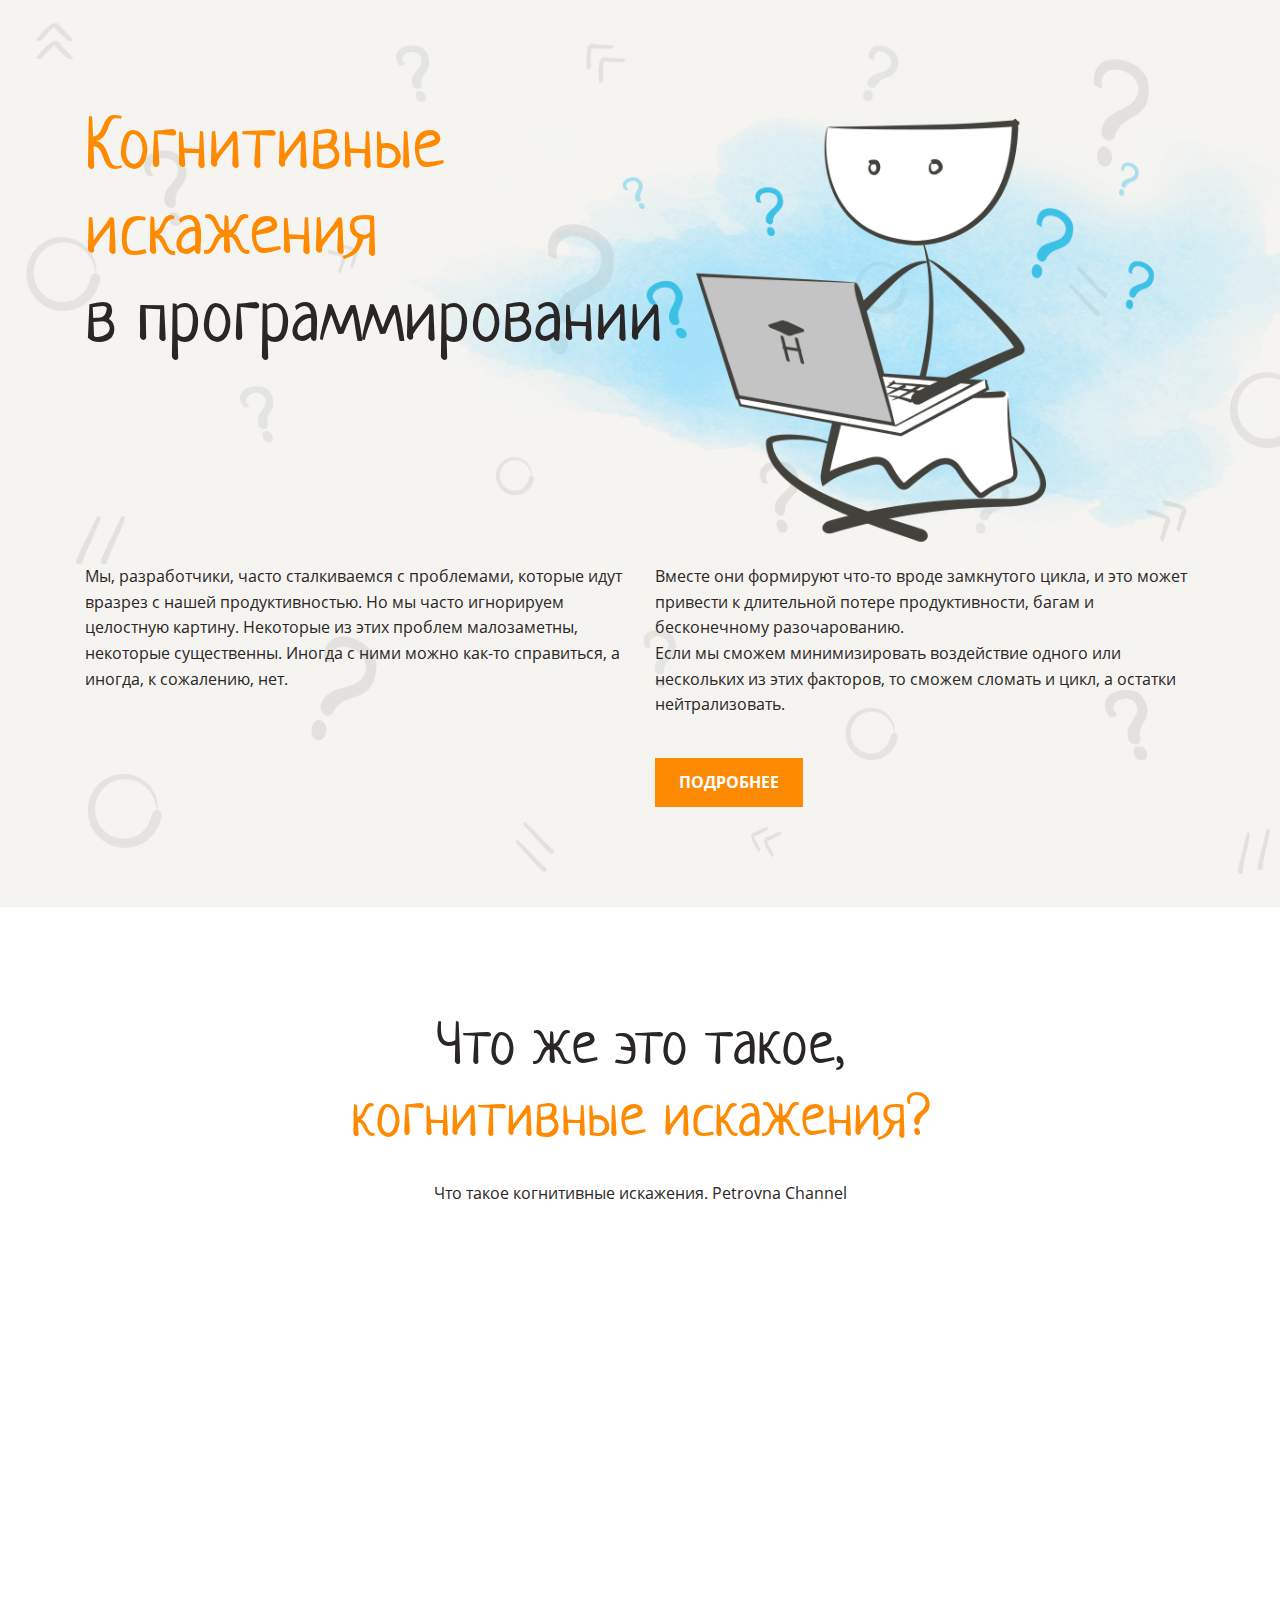
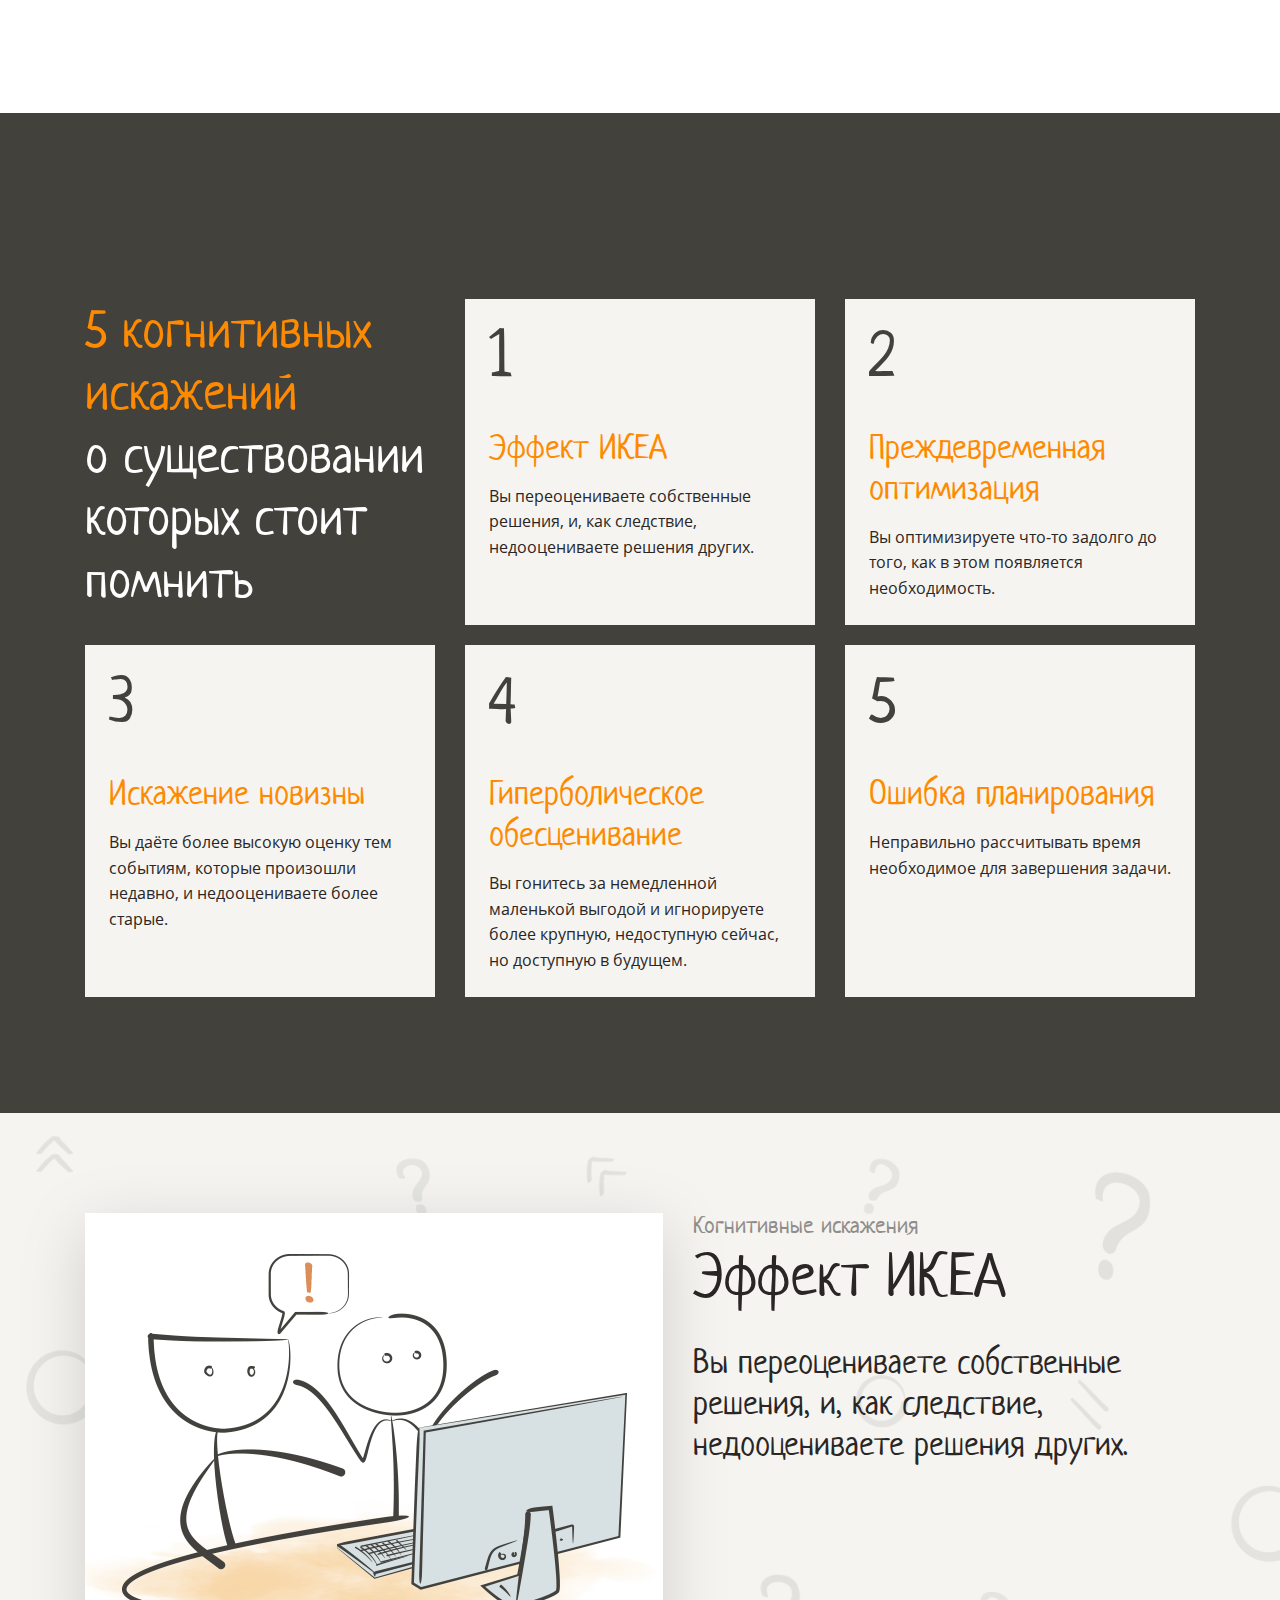
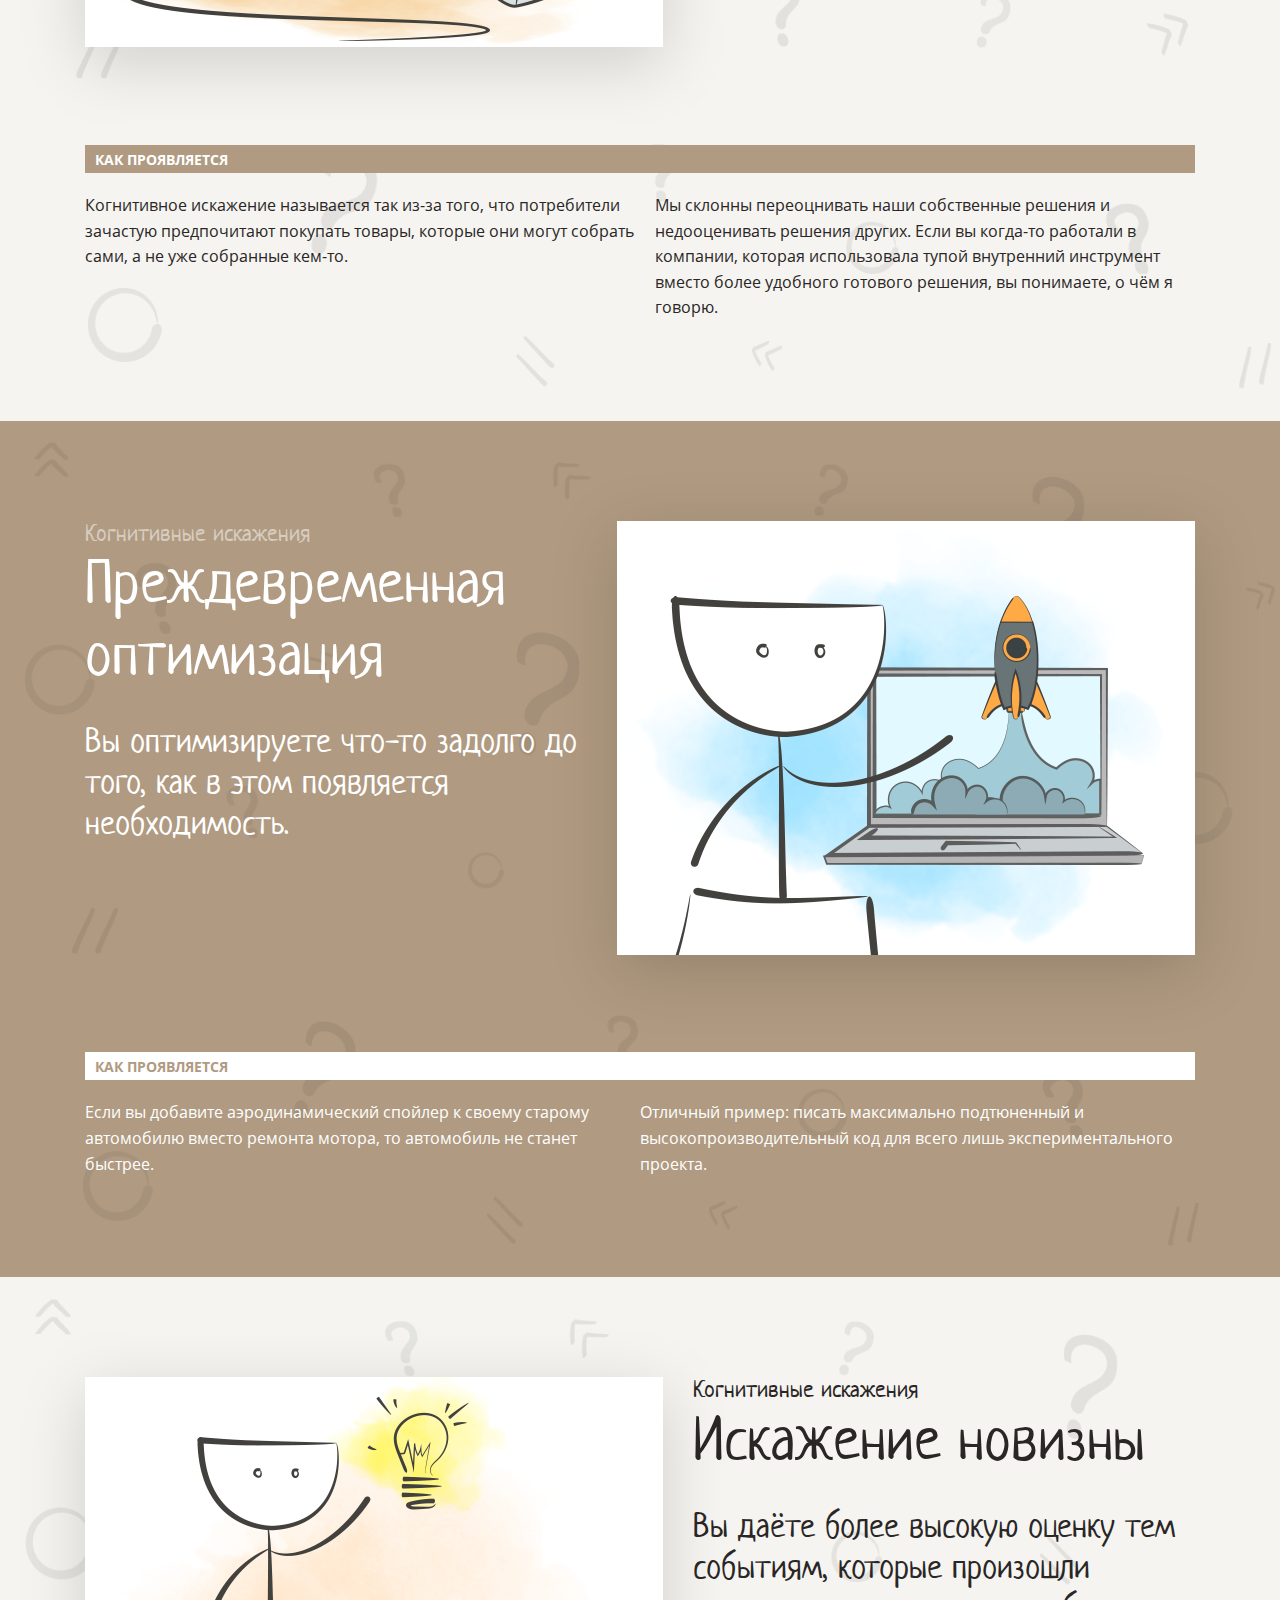
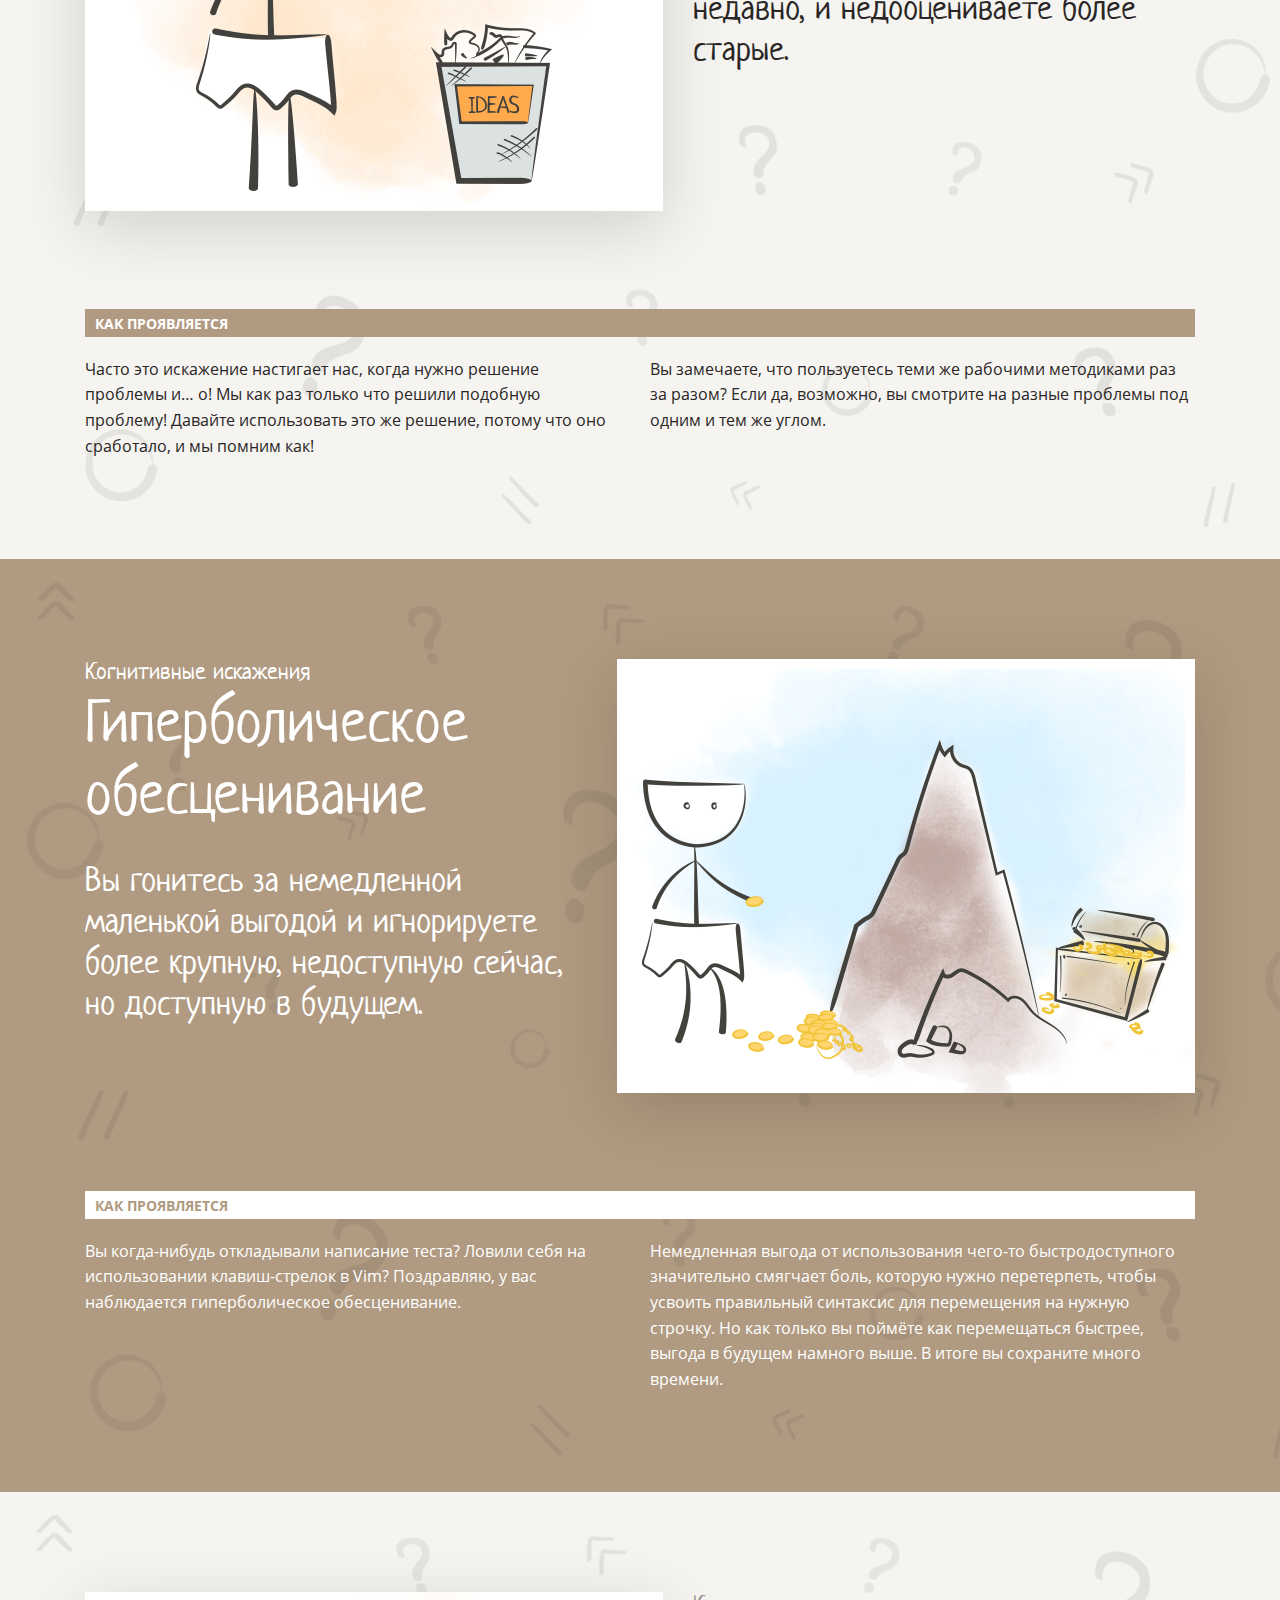
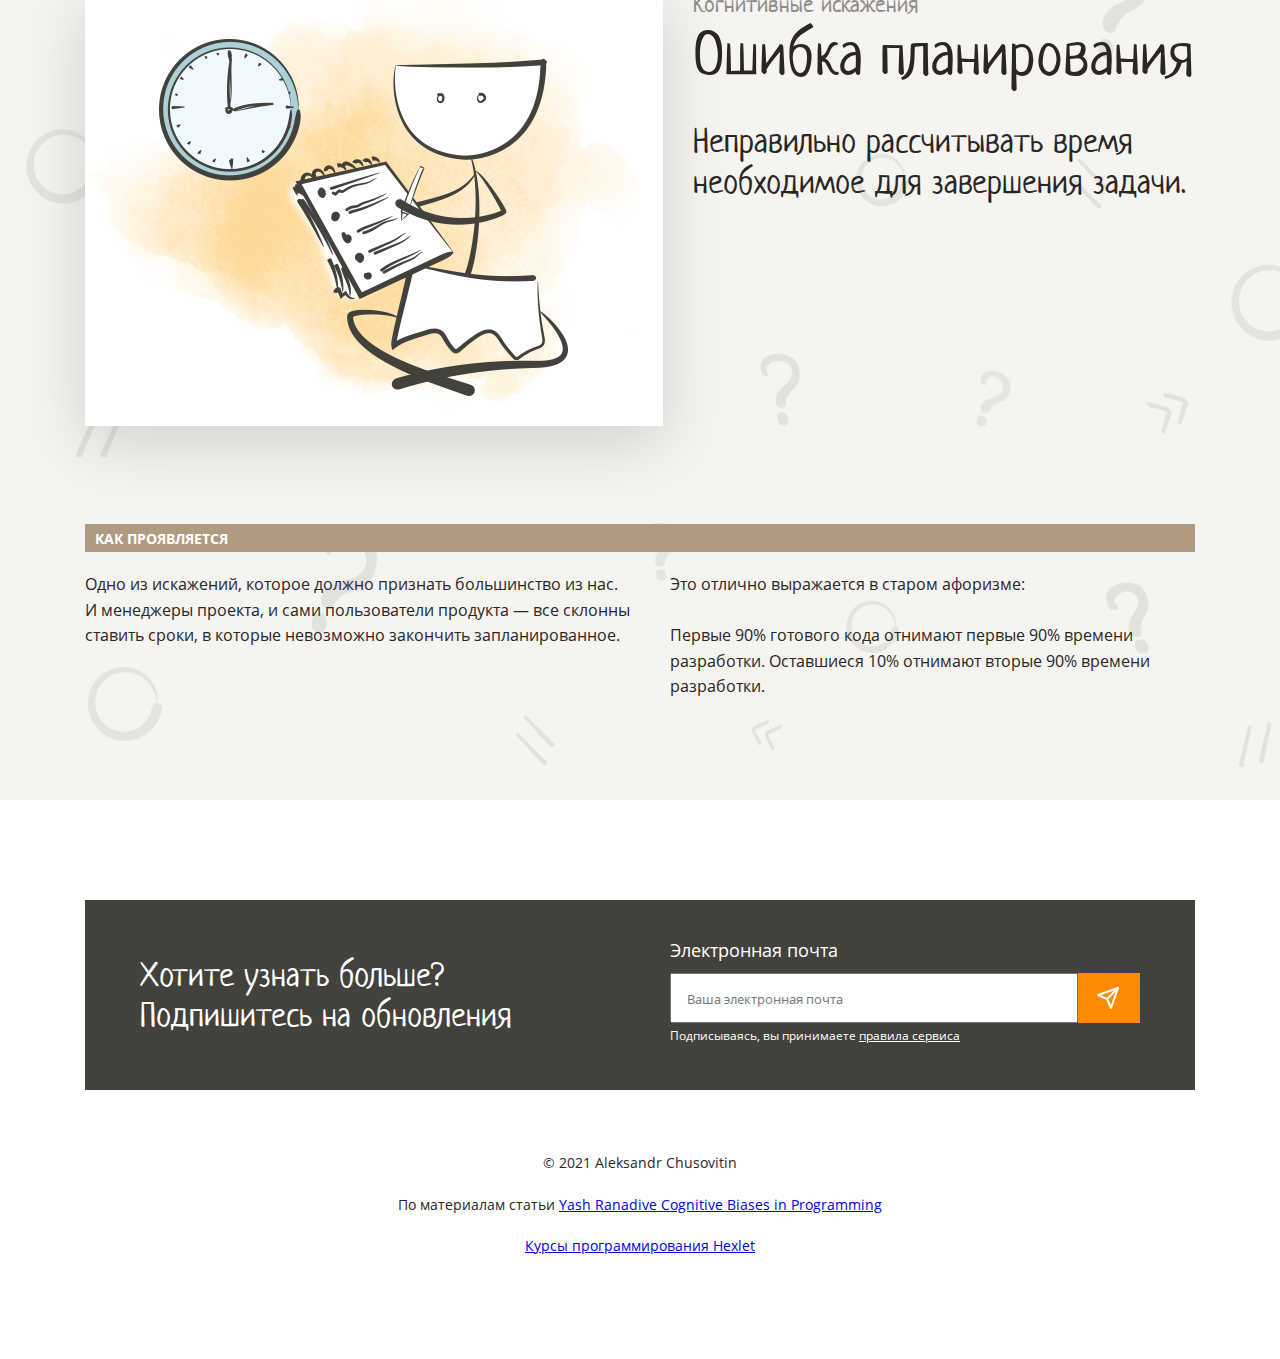
==== src/index.html @ 4ea02fbd "another test" ====
<!DOCTYPE html>
<html lang="ru">
<head>
    <meta charset="UTF-8">
    <meta name="viewport" content="width=device-width, initial-scale=1.0">
    <meta http-equiv="X-UA-Compatible" content="ie=edge">
    <title>Когнитивные искажения nerealist</title>
    <link rel="stylesheet" href="styles/normalize.css">
    <link rel="stylesheet" href="styles/style.css">
</head>
<body>

  <header class="header background-basic">
    <div class="container">
      <h1 class="header-title">
        Когнитивные<br>
        искажения<br>
        <span class="dark-text">в программировании</span>
      </h1>
      <div class="header-image">
        <img src="./images/main.png" height="525" alt="header-image">
      </div>
    <div class="header-description">
      <div class="header-left-content">
        <p class="header-left-description">Мы, разработчики, часто сталкиваемся с проблемами, которые идут вразрез с нашей продуктивностью. Но мы часто игнорируем целостную картину. Некоторые из этих проблем малозаметны, некоторые существенны. Иногда с ними можно как-то справиться, а иногда, к сожалению, нет.</p>
      </div>
      <div class="header-right-content">
        <p class="header-right-description">Вместе они формируют что-то вроде замкнутого цикла, и это может привести к длительной потере продуктивности, багам и бесконечному разочарованию.</p>
        <p>Если мы сможем минимизировать воздействие одного или нескольких из этих факторов, то сможем сломать и цикл, а остатки нейтрализовать.</p>
        <a href="#navigation" class="btn btn-header-more">Подробнее</a>
      </div>
    </div>
  </div>
  </header>

  <main class="main">

    <section class="about">
      <div class="container">
        <div class="about-header">
          <h2 class="about-title"><span class="dark-text">Что же это такое,</span><br>когнитивные искажения?</h2>
          <p class="about-description">Что такое когнитивные искажения. Petrovna Channel</p>
        </div>
        <div class="about-video">
          <iframe class="video" width="919" height="569" src="https://www.youtube.com/embed/jie9AizBqss" frameborder="0" allowfullscreen></iframe>
        </div>
      </div>
    </section>

    <section class="cognitive-biases" id="navigation">
      <div class="container">
        <ul class="cognitive-biases-list">
          <li class="cognitive-biases-item cognitive-biases-item-description">
            <h3 class="cognitive-biases-list-description">
              <span class="basic-color">5 когнитивных искажений<br></span> <span class="white-color">о существовании которых стоит помнить</span>
            </h3>
          </li>
          <li class="cognitive-biases-item">
            <a href="#ikea-effect" class="cognitive-biases-link">
              <p class="cognitive-biases-item-count">1</p>
              <h3 class="cognitive-biases-title">Эффект ИКЕА</h3>
              <p class="cognitive-biases-description">Вы переоцениваете собственные решения, и, как следствие, недооцениваете решения других.</p>
            </a>
          </li>
          <li class="cognitive-biases-item">
            <a href="#premature-optimization" class="cognitive-biases-link">
              <p class="cognitive-biases-item-count">2</p>
              <h3 class="cognitive-biases-title">Преждевременная оптимизация</h3>
              <p class="cognitive-biases-description">Вы оптимизируете что-то задолго до того, как в этом появляется необходимость.</p>
            </a>
          </li>
          <li class="cognitive-biases-item">
            <a href="#distortion-of-novelty" class="cognitive-biases-link">
              <p class="cognitive-biases-item-count">3</p>
              <h3 class="cognitive-biases-title">Искажение новизны</h3>
              <p class="cognitive-biases-description">Вы даёте более высокую оценку тем событиям, которые произошли недавно, и недооцениваете более старые.</p>
            </a>
          </li>
          <li class="cognitive-biases-item">
            <a href="#hyperbolic-depreciation" class="cognitive-biases-link">
              <p class="cognitive-biases-item-count">4</p>
              <h3 class="cognitive-biases-title">Гиперболическое обесценивание</h3>
              <p class="cognitive-biases-description">Вы гонитесь за немедленной маленькой выгодой и игнорируете более крупную, недоступную сейчас, но доступную в будущем.</p>
            </a>
          </li>
          <li class="cognitive-biases-item">
            <a href="#errors-in-planning" class="cognitive-biases-link">
              <p class="cognitive-biases-item-count">5</p>
              <h3 class="cognitive-biases-title">Ошибка планирования</h3>
              <p class="cognitive-biases-description">Неправильно рассчитывать время необходимое для завершения задачи.</p>
            </a>
          </li>
        </ul>
      </div>
    </section>

    <section class="ikea-effect background-basic card card-light" id="ikea-effect">
      <div class="container">
        <div class="card-header">
           <div class="card-image">
            <img src="./images/1.png" width="578" height="434" alt="ikea-effect-logo">
          </div>
          <div class="ikea-effect-title-block card-title-block">
            <p class="card-pre-title ikea-effect-pre-title">Когнитивные искажения</p>
            <h2 class="card-title dark-text">Эффект ИКЕА</h2>
            <p class="card-title-description">Вы переоцениваете собственные решения, и, как следствие, недооцениваете решения других.</p>
          </div>
        </div>
        <h4 class="card-how-does-bias">Как проявляется</h4>
          <div class="card-description-container">
            <p class="card-description card-description-left">Когнитивное искажение называется так из-за того, что потребители зачастую предпочитают покупать товары, которые они могут собрать сами, а не уже собранные кем-то.</p>
            <p class="card-description card-description-right ikea-effect-card-description-right">Мы склонны переоцнивать наши собственные решения и недооценивать решения других. Если вы когда-то работали в компании, которая использовала тупой внутренний инструмент вместо более удобного готового решения, вы понимаете, о чём я говорю.</p>
          </div>
      </div>
    </section>

    <section class="premature-optimization background-basic white-text card card-dark" id="premature-optimization">
      <div class="container">
        <div class="card-header">
          <div class="card-title-block">
            <p class="card-pre-title premature-optimization-pre-title">Когнитивные искажения</p>
            <h2 class="card-title white-text">Преждевременная оптимизация</h2>
            <p class="card-title-description">Вы оптимизируете что-то задолго до того, как в этом появляется необходимость.</p>
          </div>
          <div class="card-image">
           <img src="./images/2.png" width="578" height="434" alt="premature-optimization-logo">
         </div>
       </div>
       <h4 class="card-how-does-bias card-how-does-bias-white">Как проявляется</h4>
         <div class="card-description-container">
           <p class="card-description card-description-left">Если вы добавите аэродинамический спойлер к своему старому автомобилю вместо ремонта мотора, то автомобиль не станет быстрее.</p>
           <p class="card-description card-description-right card-description-right-premature-optimization">Отличный пример: писать максимально подтюненный и высокопроизводительный код для всего лишь экспериментального проекта.</p>
         </div>
      </div>
    </section>

    <section class="distortion-of-novelty background-basic card card-light" id="distortion-of-novelty">
      <div class="container">
        <div class="card-header">
          <div class="card-image">
           <img src="./images/3.png" width="578" height="434" alt="distortion-of-novelty-logo">
         </div>
         <div class="distortion-of-novelty-title-block card-title-block">
           <p class="card-pre-title">Когнитивные искажения</p>
           <h2 class="card-title dark-text">Искажение новизны</h2>
           <p class="card-title-description">Вы даёте более высокую оценку тем событиям, которые произошли недавно, и недооцениваете более старые.</p>
         </div>
       </div>
       <h4 class="card-how-does-bias">Как проявляется</h4>
         <div class="card-description-container">
           <p class="card-description card-description-left card-description-left-distortion-of-novelty">Часто это искажение настигает нас, когда нужно решение проблемы и… о! Мы как раз только что решили подобную проблему! Давайте использовать это же решение, потому что оно сработало, и мы помним как!</p>
           <p class="card-description card-description-right card-description-right-distortion-of-novelty">Вы замечаете, что пользуетесь теми же рабочими методиками раз за разом? Если да, возможно, вы смотрите на разные проблемы под одним и тем же углом.</p>
         </div>
      </div>
    </section>

    <section class="hyperbolic-depreciation background-basic white-text card card-dark" id="hyperbolic-depreciation">
      <div class="container">
        <div class="card-header">
          <div class="card-title-block">
            <p class="card-pre-title">Когнитивные искажения</p>
            <h2 class="card-title white-text">Гиперболическое обесценивание</h2>
            <p class="card-title-description hyperbolic-depreciation-card-title-description">Вы гонитесь за немедленной маленькой выгодой и игнорируете более крупную, недоступную сейчас, но доступную в будущем.</p>
          </div>
          <div class="card-image">
           <img src="./images/4.png" width="578" height="434" alt="hyperbolic-depreciation-logo">
         </div>
       </div>
       <h4 class="card-how-does-bias card-how-does-bias-white">Как проявляется</h4>
         <div class="card-description-container">
           <p class="card-description card-description-left">Вы когда-нибудь откладывали написание теста? Ловили себя на использовании клавиш-стрелок в Vim? Поздравляю, у вас наблюдается гиперболическое обесценивание.</p>
           <p class="card-description card-description-right card-description-right-hyperbolic-depreciation">Немедленная выгода от использования чего-то быстродоступного значительно смягчает боль, которую нужно перетерпеть, чтобы усвоить правильный синтаксис для перемещения на нужную строчку. Но как только вы поймёте как перемещаться быстрее, выгода в будущем намного выше. В итоге вы сохраните много времени.</p>
         </div>
      </div>
    </section>

    <section class="errors-in-planning background-basic card card-light" id="errors-in-planning">
      <div class="container">
        <div class="card-header">
          <div class="card-image">
           <img src="./images/5.png" width="578" height="434" alt="ikea-effect-logo">
         </div>
         <div class="ikea-effect-title-block card-title-block">
           <p class="card-pre-title ikea-effect-pre-title">Когнитивные искажения</p>
           <h2 class="card-title dark-text">Ошибка планирования</h2>
           <p class="card-title-description">Неправильно рассчитывать время необходимое для завершения задачи.</p>
         </div>
       </div>
       <h4 class="card-how-does-bias">Как проявляется</h4>
         <div class="card-description-container">
           <p class="card-description card-description-left errors-in-planning-card-description-left">Одно из искажений, которое должно признать большинство из нас. И менеджеры проекта, и сами пользователи продукта — все склонны ставить сроки, в которые невозможно закончить запланированное.</p>
           <p class="card-description card-description-right">Это отлично выражается в старом афоризме:<br><br>
            Первые 90% готового кода отнимают первые 90% времени разработки. Оставшиеся 10% отнимают вторые 90% времени разработки.</p>
         </div>
      </div>
    </section>

  </main>

  <footer class="footer">
    <div class="container">
      <div class="form-block">
        <div class="form-description">
          <p class="form-description-text white-text">Хотите узнать больше?<br> Подпишитесь на обновления</p>
        </div>
        <form action="#" class="footer-form">
          <label class="footer-form-label white-text" for="email">Электронная почта</label>
          <p class="input-block">
            <input type="email" name="email" class="footer-input-email" id="email" placeholder="Ваша электронная почта">
            <button class="btn-submit-footer" type="submit"></button>
          </p>
          <p class="convention-description white-text">Подписываясь, вы принимаете <a href="#" class="convention-description-link white-text">правила сервиса</a></p>
        </form>
      </div>
      <div class="contacts">
        <p class="creator-name">&copy; 2021 Aleksandr Chusovitin</p>
        <p class="materials-link">По материалам статьи <a href="https://medium.com/hackernoon/cognitive-biases-in-programming-5e937707c27b">Yash Ranadive Cognitive Biases in Programming</a></p>
        <p class="hexlet-link"><a href="https://ru.hexlet.io">Курсы программирования Hexlet</a></p>
      </div>
    </div>
  </footer>

</body>
</html>
---- src/styles/style.css ----
* {
  box-sizing: border-box;
}

@font-face {
  font-weight: 400;
  font-family: "Neucha";
  src: url("../asserts/fonts/Neucha-Regular.ttf");
}

@font-face {
  font-weight: 400;
  font-family: "Open Sans";
  src: url("../asserts/fonts/OpenSans-Regular.ttf");
}

@font-face {
  font-weight: 700;
  font-family: "Open Sans";
  src: url("../asserts/fonts/OpenSans-Bold.ttf");
}

:root {
  --white: #fff;
  --translucentWhite: #d7ccc0;
  --light: #f5f4f0;
  --basic: #fe8a02;
  --darkOrange: #ea7600;
  --basicDark: #42413c;
  --dark: #2a2626;
  --translucentDark: #908d8b;
  --brown: #b09a81;
  --blue: #1085c5;
  --ligthGrey: #757575;
}

body {
  color: var(--dark);
  font-size: 16px;
  font-family: "Open Sans", sans-serif;
  line-height: 1.6em;

  background-color: var(--white);
}

.container {
  width: 1110px;
  margin: 0 auto;
}

section {
  padding: 100px 0;
}

h1,
h2,
h3 {
  margin: 0;
  padding: 0;

  color: var(--basic);
  font-weight: 400;
  font-family: "Neucha", cursive;
  line-height: 1.2em;
}

h1 {
  font-size: 72px;
}

h2 {
  font-size: 60px;
}

h3 {
  font-size: 34px;
}

p {
  margin: 0;
  padding: 0;
}

.btn {
  display: block;
  width: 148px;
  height: 49px;
  border: none;

  color: var(--white);
  font-weight: 700;
  line-height: 48px;
  text-align: center;
  text-transform: uppercase;
  text-decoration: none;

  background-color: var(--basic);
  cursor: pointer;
}

.btn:hover {
  background: var(--darkOrange);
}

.header {
  position: relative;
  z-index: 1;

  padding-top: 100px;

  overflow: hidden;

  background-color: var(--light);
}

.background-basic::before {
  position: absolute;
  top: 0;
  right: 0;
  bottom: 0;
  left: 0;
  z-index: -1;

  width: 100%;
  height: 100%;

  background-image: url("../images/background.png");
  background-repeat: no-repeat;
  background-size: cover;
  opacity: 0.1;

  content: "";
}

.dark-text {
  color: var(--dark);
}

.white-text {
  color: var(--white);
}

.header-title {
  position: relative;
  z-index: 2;

  font-weight: 400;
}

.basic-color {
  color: var(--basic);
}

.header-image {
  position: relative;
  top: -302px;
  right: -298px;

  height: 525px;

  vertical-align: middle;
}

.header-description {
  display: flex;
  justify-content: space-between;
  margin-top: -320px;
}

.header-left-content {
  margin-right: 30px;
}

.header-left-content,
.header-right-content {
  flex-basis: 50%;
}

.btn-header-more {
  margin-top: 40px;
  margin-bottom: 100px;
}

.about {

  text-align: center;
}

.about-title {
  font-weight: 400;
}

.about-description {
  margin-top: 30px;
  margin-bottom: 30px;
}

.about-video {
  position: relative;

  margin-bottom: -200px;

  filter: drop-shadow(0 16px 32px rgba(0, 0, 0, 0.15));
}

.cognitive-biases {
  padding-top: 150px;

  background-color: var(--basicDark);
}

.cognitive-biases-list {
  display: flex;
  flex-wrap: wrap;
  justify-content: space-between;
  padding-left: 0;

  list-style-type: none;
}

.cognitive-biases-item {
  width: 350px;
  margin-top: 20px;
  padding: 24px;

  background-color: var(--light);
}

.cognitive-biases-link {
  text-decoration: none;
}

.white-color {
  color: var(--white);
}

.cognitive-biases-item-description {
  padding: 0;

  background-color: var(--basicDark);
}

.cognitive-biases-list-description {
  font-weight: 400;
  font-size: 52px;
}

.cognitive-biases-item-count {
  margin-bottom: 40px;

  color: var(--basicDark);
  font-size: 64px;
  font-family: "Neucha", cursive;
  line-height: 1;
}

.cognitive-biases-title {
  margin-bottom: 16px;

  color: var(--basic);
  font-weight: 400;
}

.cognitive-biases-description {
  color: var(--dark);
  font-weight: 400;
  text-transform: inherit;
}

.cognitive-biases-item:not(:first-child):hover {
  background-color: var(--basic);
}

.cognitive-biases-item:not(:first-child):hover .cognitive-biases-item-count {
  color: var(--white);
}

.cognitive-biases-item:not(:first-child):hover .cognitive-biases-title {
  color: var(--white);
}

.cognitive-biases-item:not(:first-child):hover .cognitive-biases-description {
  color: var(--white);
}

.card {
  position: relative;
  z-index: -2;
}

.card-dark {
  background-color: var(--brown);
}

.card-light {
  background-color: var(--light);
}

.card-header {
  display: flex;
  justify-content: space-between;
  margin-bottom: 90px;
}

.card-image {
  vertical-align: middle;

  filter: drop-shadow(0 16px 32px rgba(0, 0, 0, 0.15));
}

.ikea-effect-title-block {
  padding-left: 30px;
}

.card-pre-title {
  font-weight: 500;
  font-size: 24px;
  font-family: "Neucha", cursive;
}

.ikea-effect-pre-title {
  color: var(--translucentDark);
}

.card-title {
  margin-bottom: 30px;

  font-weight: 400;
}

.card-title-description {
  font-weight: 400;
  font-size: 34px;
  font-family: "Neucha", cursive;
  line-height: 41px;
}

.card-how-does-bias {
  height: 28px;
  margin-bottom: 20px;
  padding: 5px 10px;

  color: var(--white);
  font-weight: 700;
  font-size: 14px;
  font-family: "Open Sans", sans-serif;
  line-height: normal;
  text-transform: uppercase;

  background-color: var(--brown);
}

.card-how-does-bias-white {
  color: var(--brown);

  background-color: var(--white);
}

.card-description-container {
  display: flex;
  justify-content: space-between;
}

.card-description {
  flex-basis: 50%;
}

.card-description-left {
  padding-right: 5px;
}

.card-description-right {
  padding-left: 30px;
}

.ikea-effect-card-description-right {
  padding-left: 15px;
}

.premature-optimization-pre-title {
  color: var(--translucentWhite);
}

.card-description-right-premature-optimization {
  padding-left: 0;
}

.distortion-of-novelty-title-block {
  padding-left: 30px;
}

.card-description-left-distortion-of-novelty {
  padding-right: 20px;
}

.card-description-right-distortion-of-novelty {
  padding-left: 10px;
}

.hyperbolic-depreciation-card-title-description {
  padding-right: 30px;
}

.card-description-right-hyperbolic-depreciation {
  padding-left: 10px;
}

.errors-in-planning-card-description-left {
  padding-right: 10px;
}

footer {
  padding: 100px 0;
}

.form-block {
  display: flex;
  width: 1110px;
  height: 190px;
  margin-bottom: 60px;

  background-color: var(--basicDark);
}

.form-description {
  flex-basis: 50%;
}

.form-description-text {
  margin-right: 122px;
  padding-top: 55px;
  padding-left: 55px;

  font-weight: 400;
  font-size: 34px;
  font-family: "Neucha", cursive;
  line-height: 40px;
}

.footer-form {
  display: flex;
  flex-basis: 50%;
  flex-direction: column;
  padding-top: 38px;
  padding-left: 30px;
}

.footer-form-label {
  margin-bottom: 9px;

  font-weight: 400;
  font-size: 18px;
}

.input-block {
  display: flex;
  padding-right: 55px;
}

.footer-input-email {
  width: 100%;
  height: 50px;
  padding: 15px;
}

.footer-input-email::placeholder {
  color: var(--ligthGrey);
  font-weight: 40;
  font-size: 13px;
  font-family: "Open Sans", sans-serif;
}

.btn-submit-footer {
  position: relative;

  width: 70px;
  height: 50px;
  border: none;

  background-color: var(--basic);
  cursor: pointer;
}

.btn-submit-footer:hover {
  background: var(--darkOrange);
}

.btn-submit-footer::before {
  position: absolute;
  top: 13px;
  right: 0;
  bottom: 0;
  left: 18px;

  background-image: url("../images/send.svg");
  background-repeat: no-repeat;

  content: "";
}

.convention-description {
  font-weight: 400;
  font-size: 12px;
}

.contacts {
  font-weight: 400;
  font-size: 14px;
  text-align: center;
}

.creator-name {
  margin-bottom: 16px;
}

.materials-link {
  margin-bottom: 16px;
}
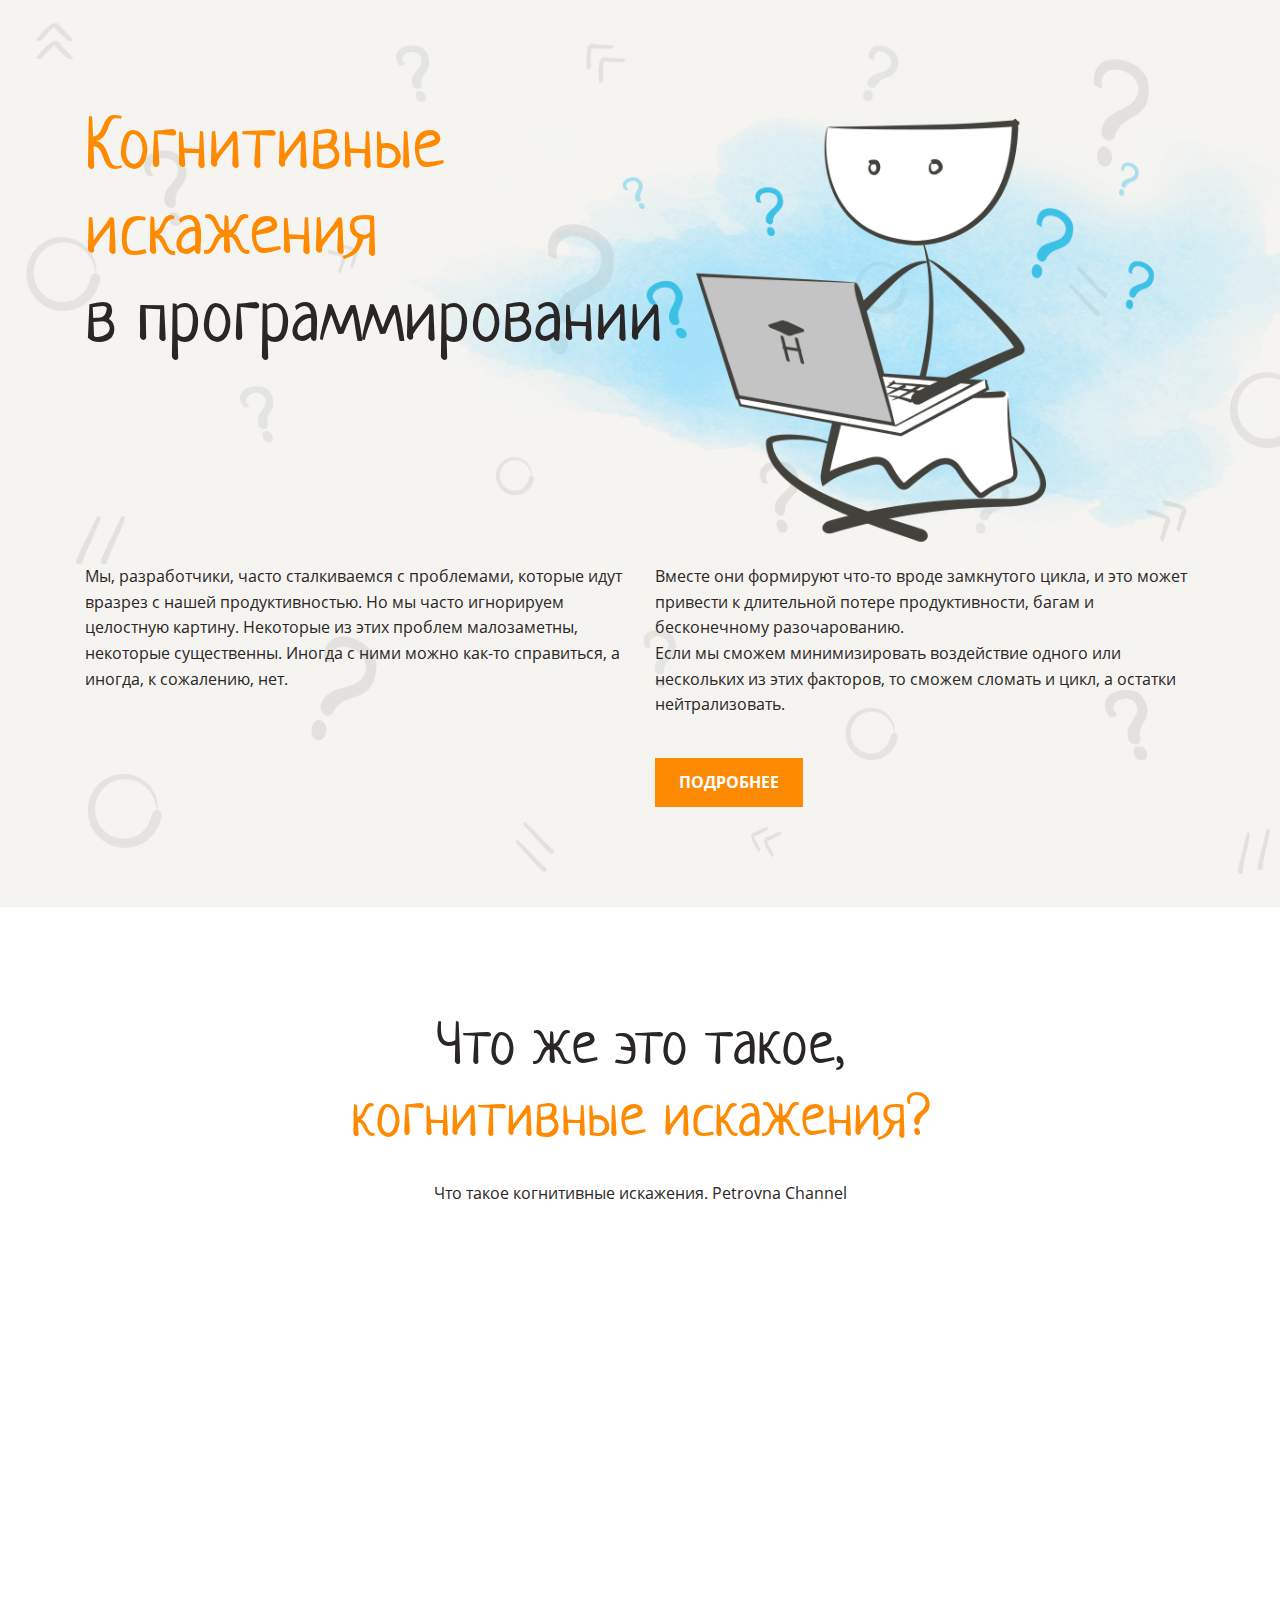
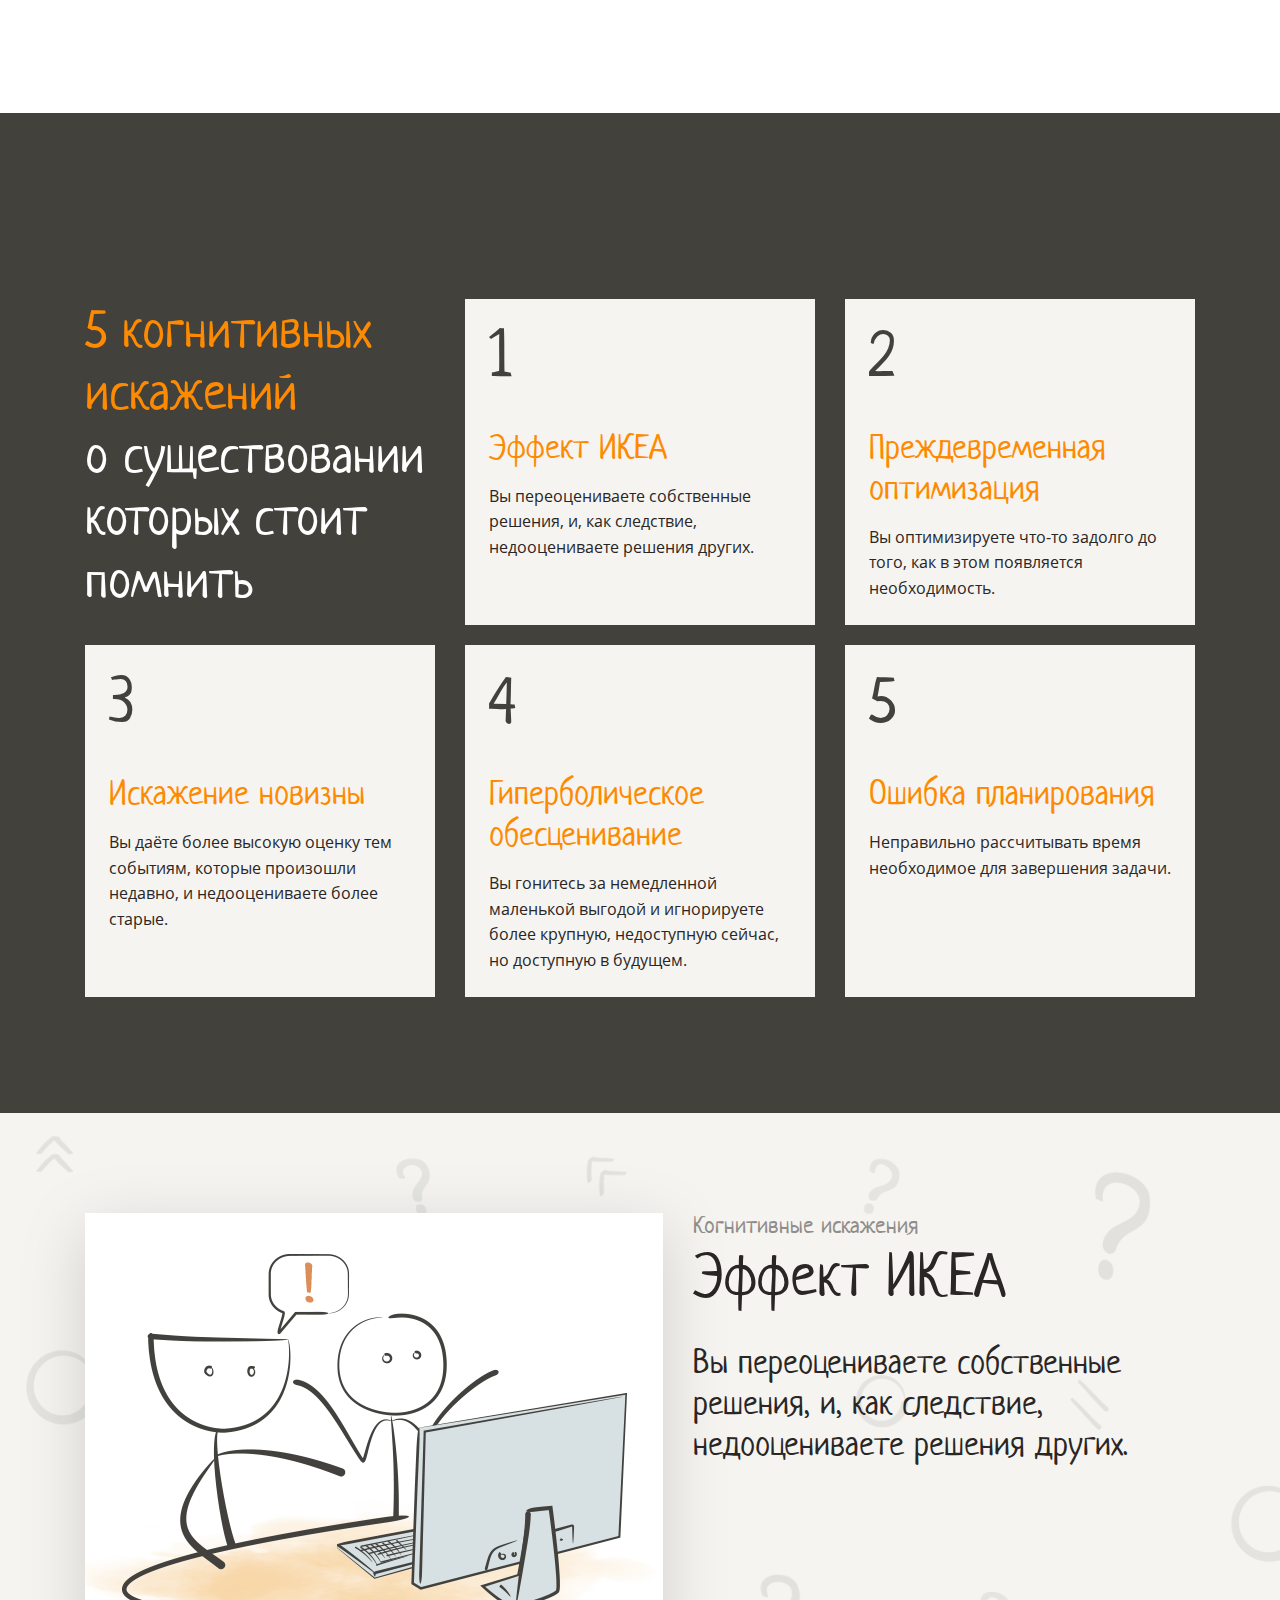
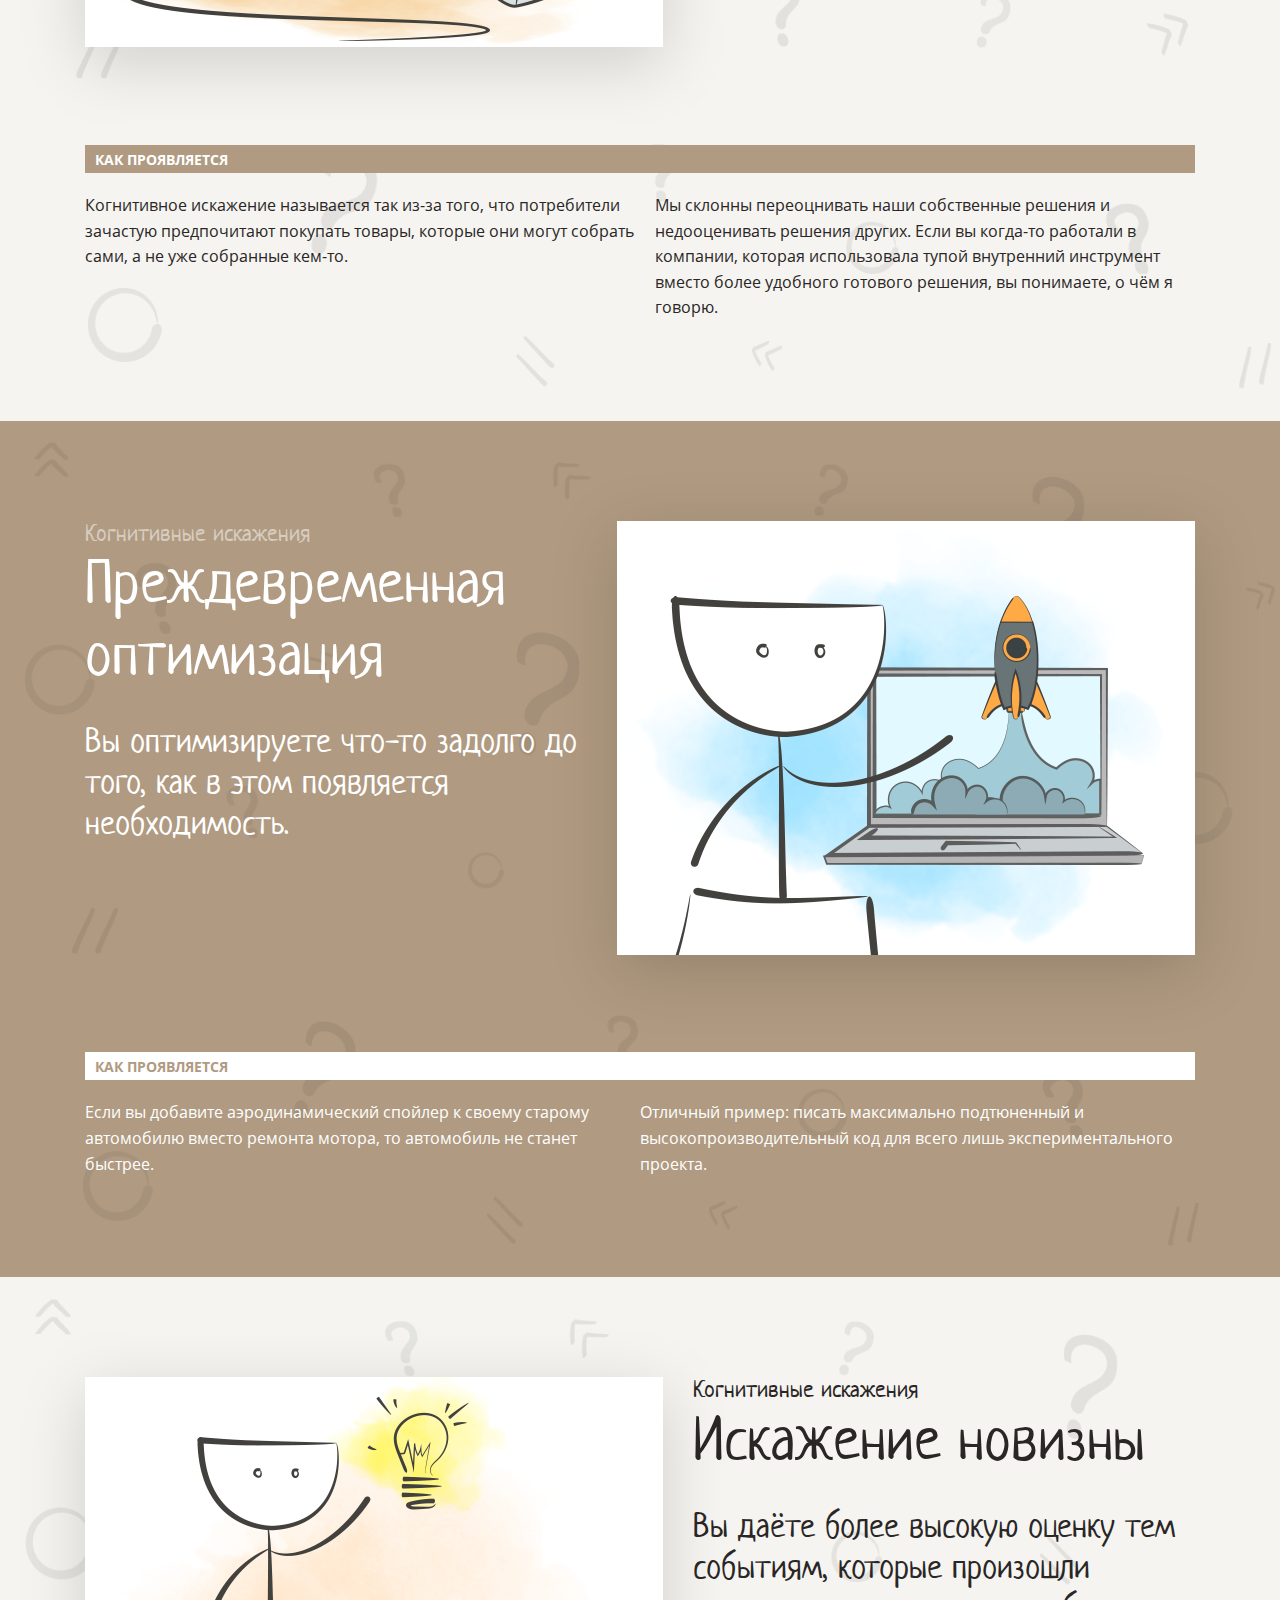
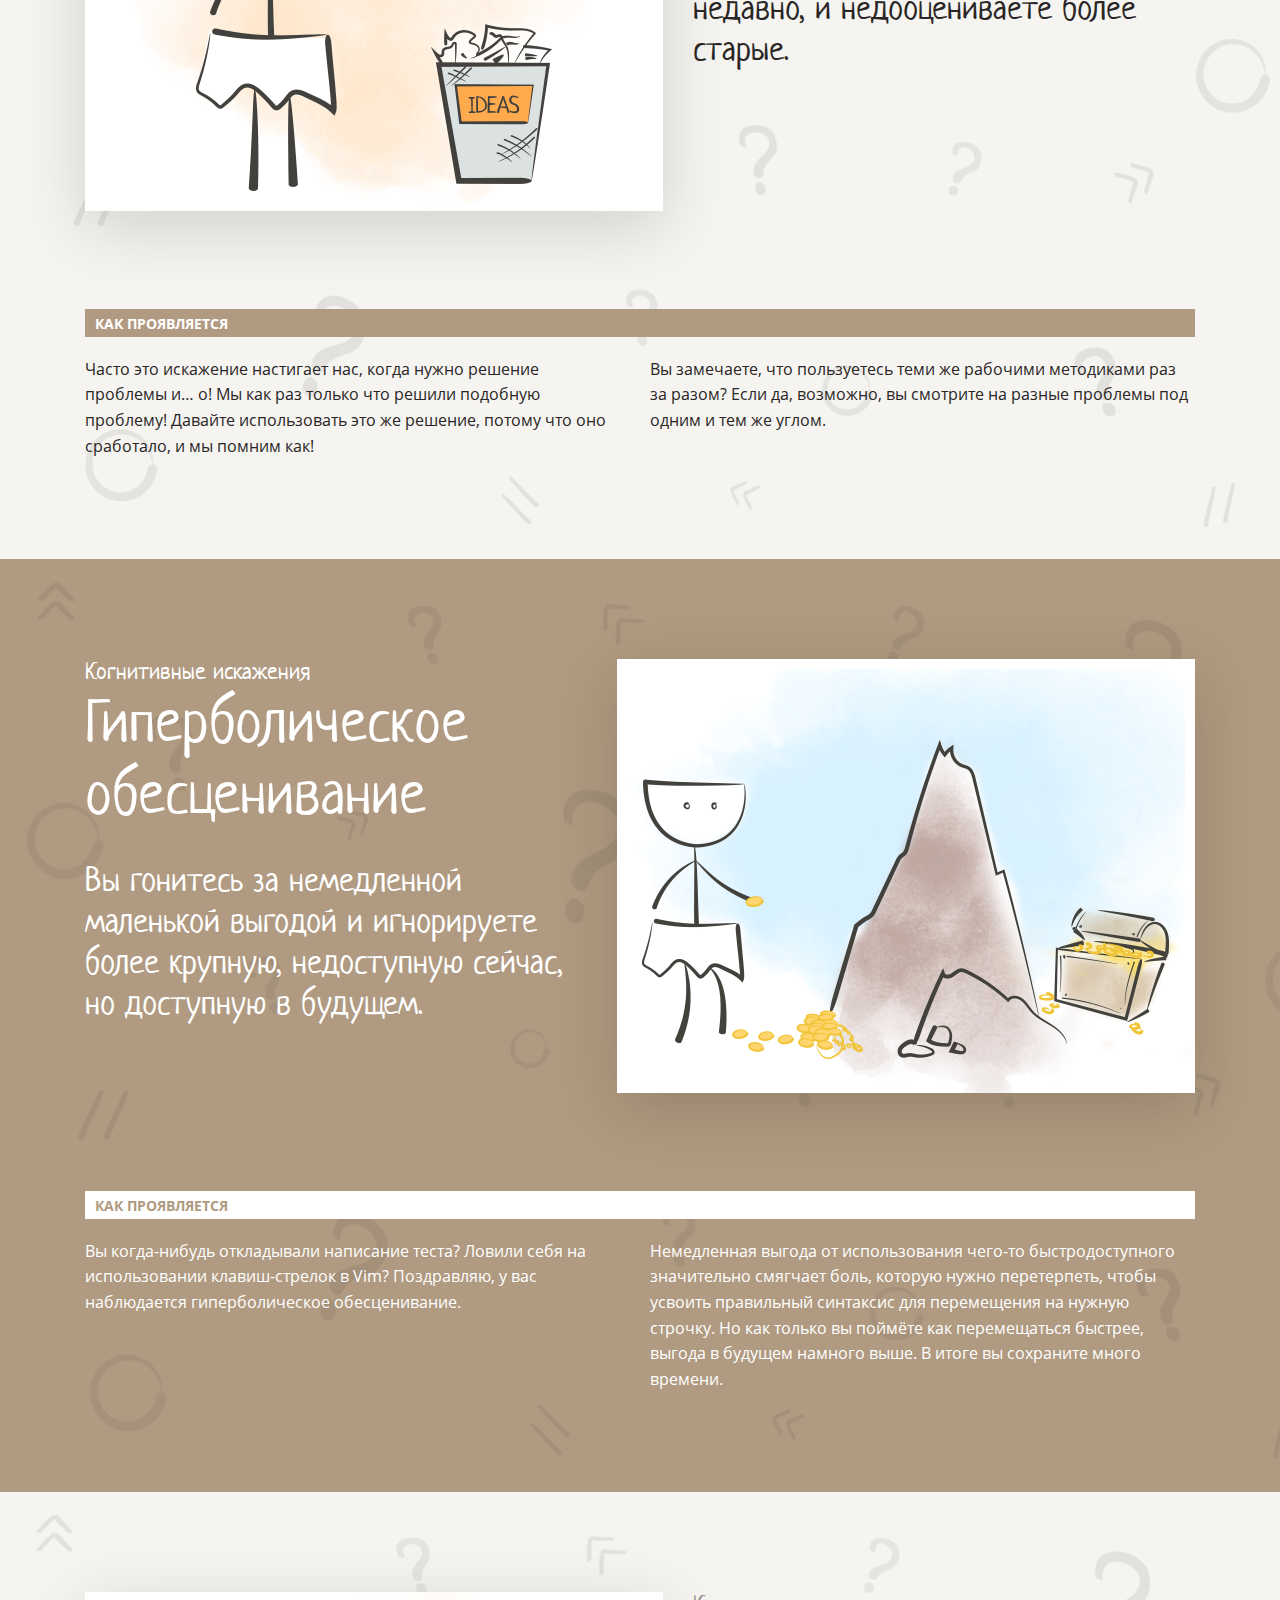
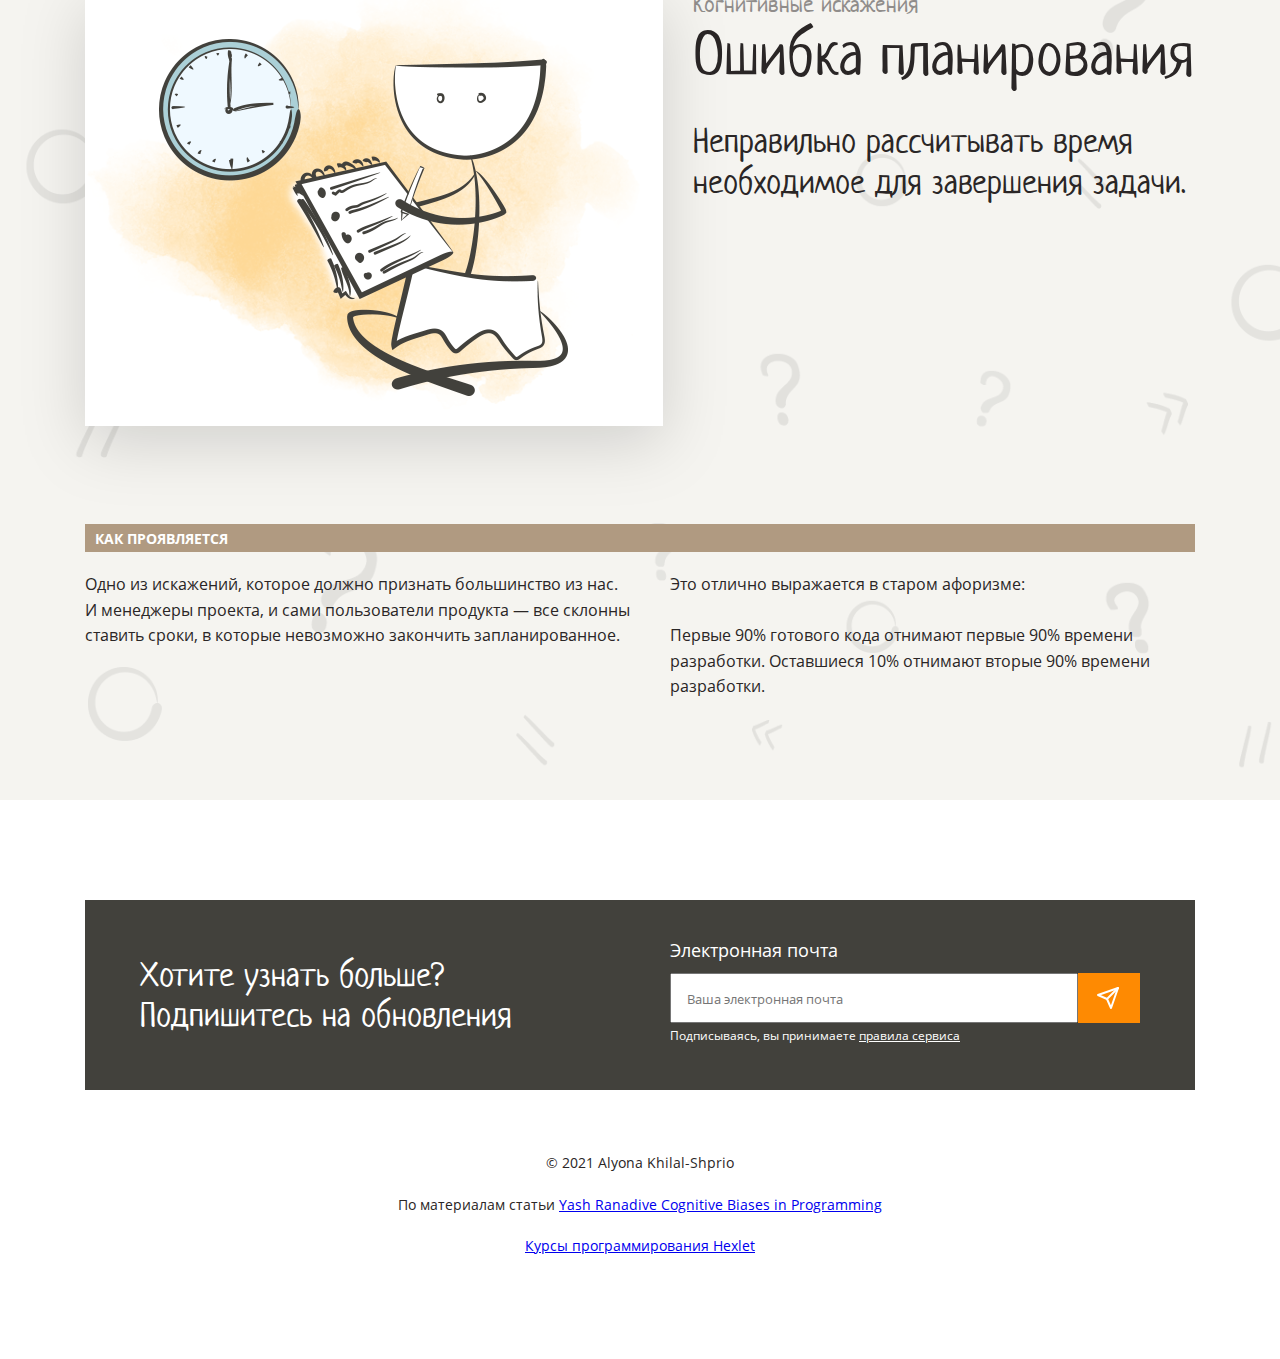
==== commit 6341e1bd: "fix name" ====
--- a/src/index.html
+++ b/src/index.html
@@ -213,7 +213,7 @@
         </form>
       </div>
       <div class="contacts">
-        <p class="creator-name">&copy; 2021 Aleksandr Chusovitin</p>
+        <p class="creator-name">&copy; 2021 Alyona Khilal-Shprio</p>
         <p class="materials-link">По материалам статьи <a href="https://medium.com/hackernoon/cognitive-biases-in-programming-5e937707c27b">Yash Ranadive Cognitive Biases in Programming</a></p>
         <p class="hexlet-link"><a href="https://ru.hexlet.io">Курсы программирования Hexlet</a></p>
       </div>
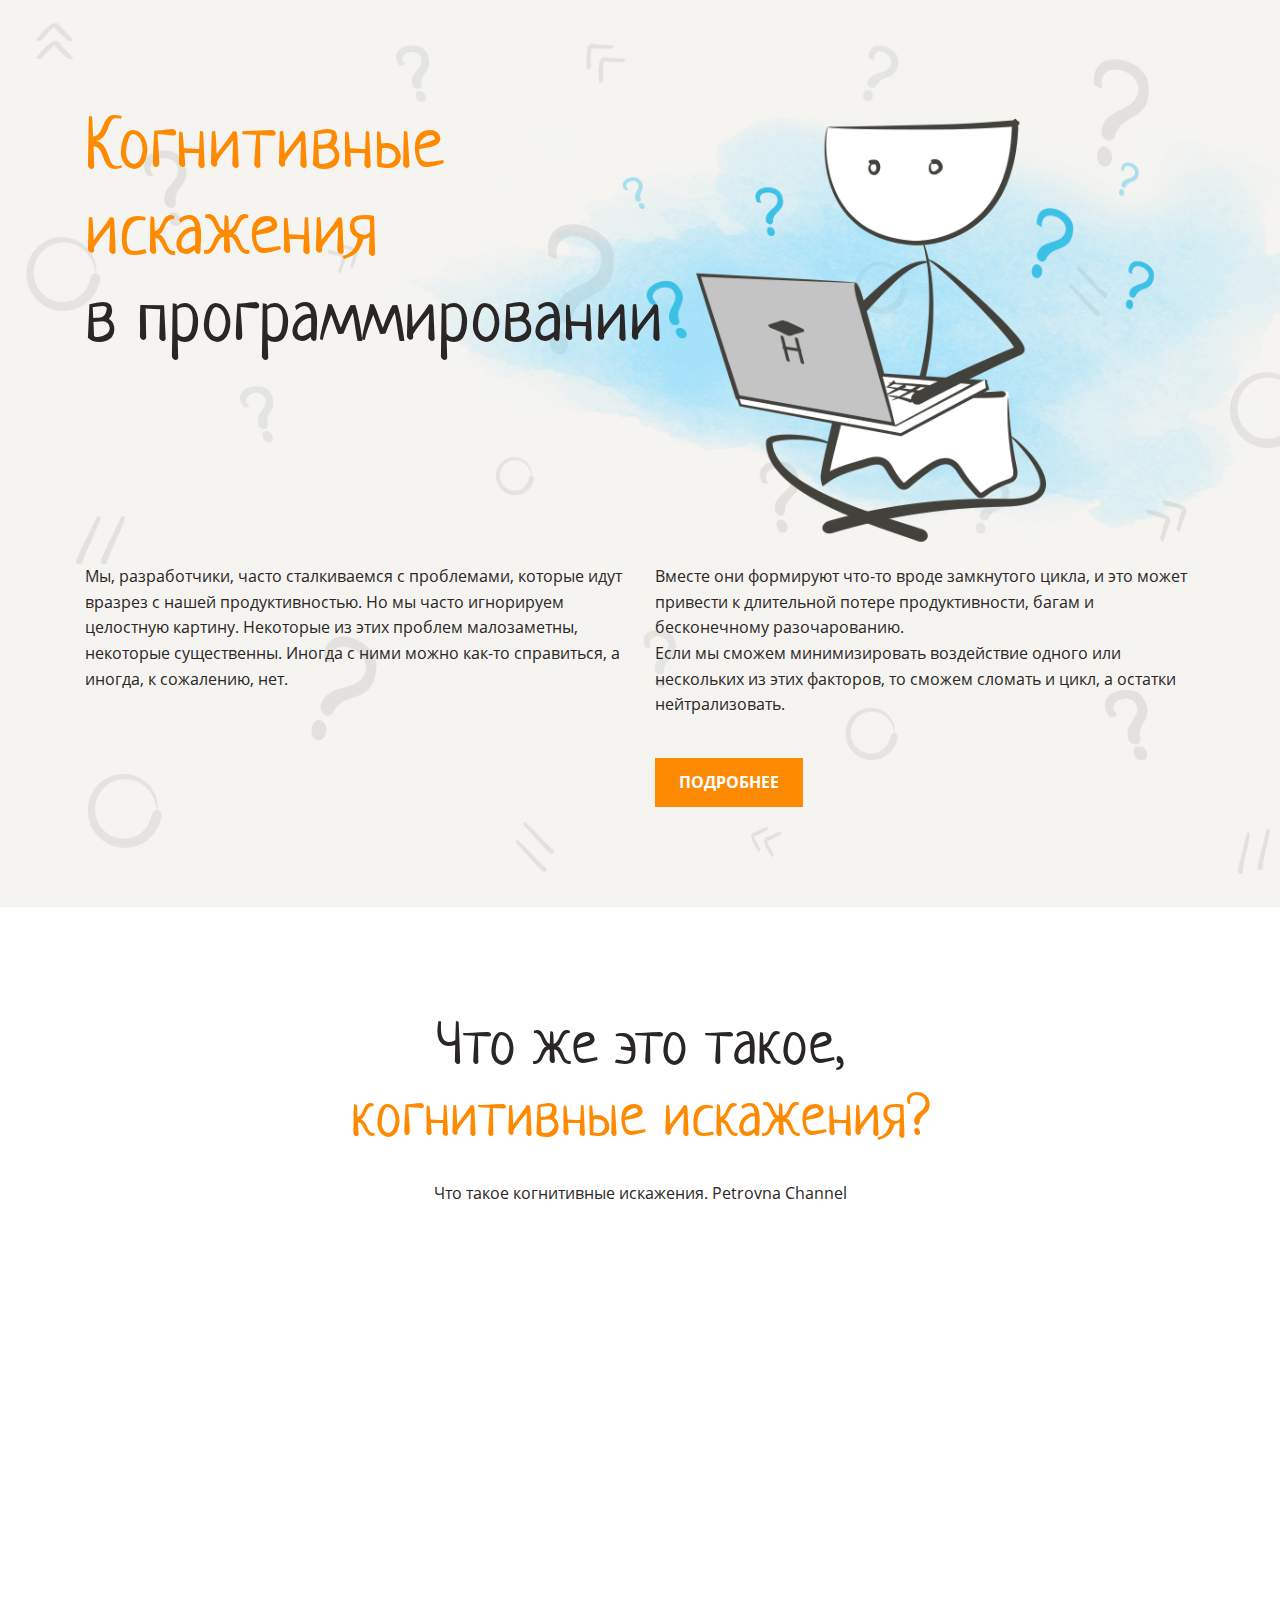
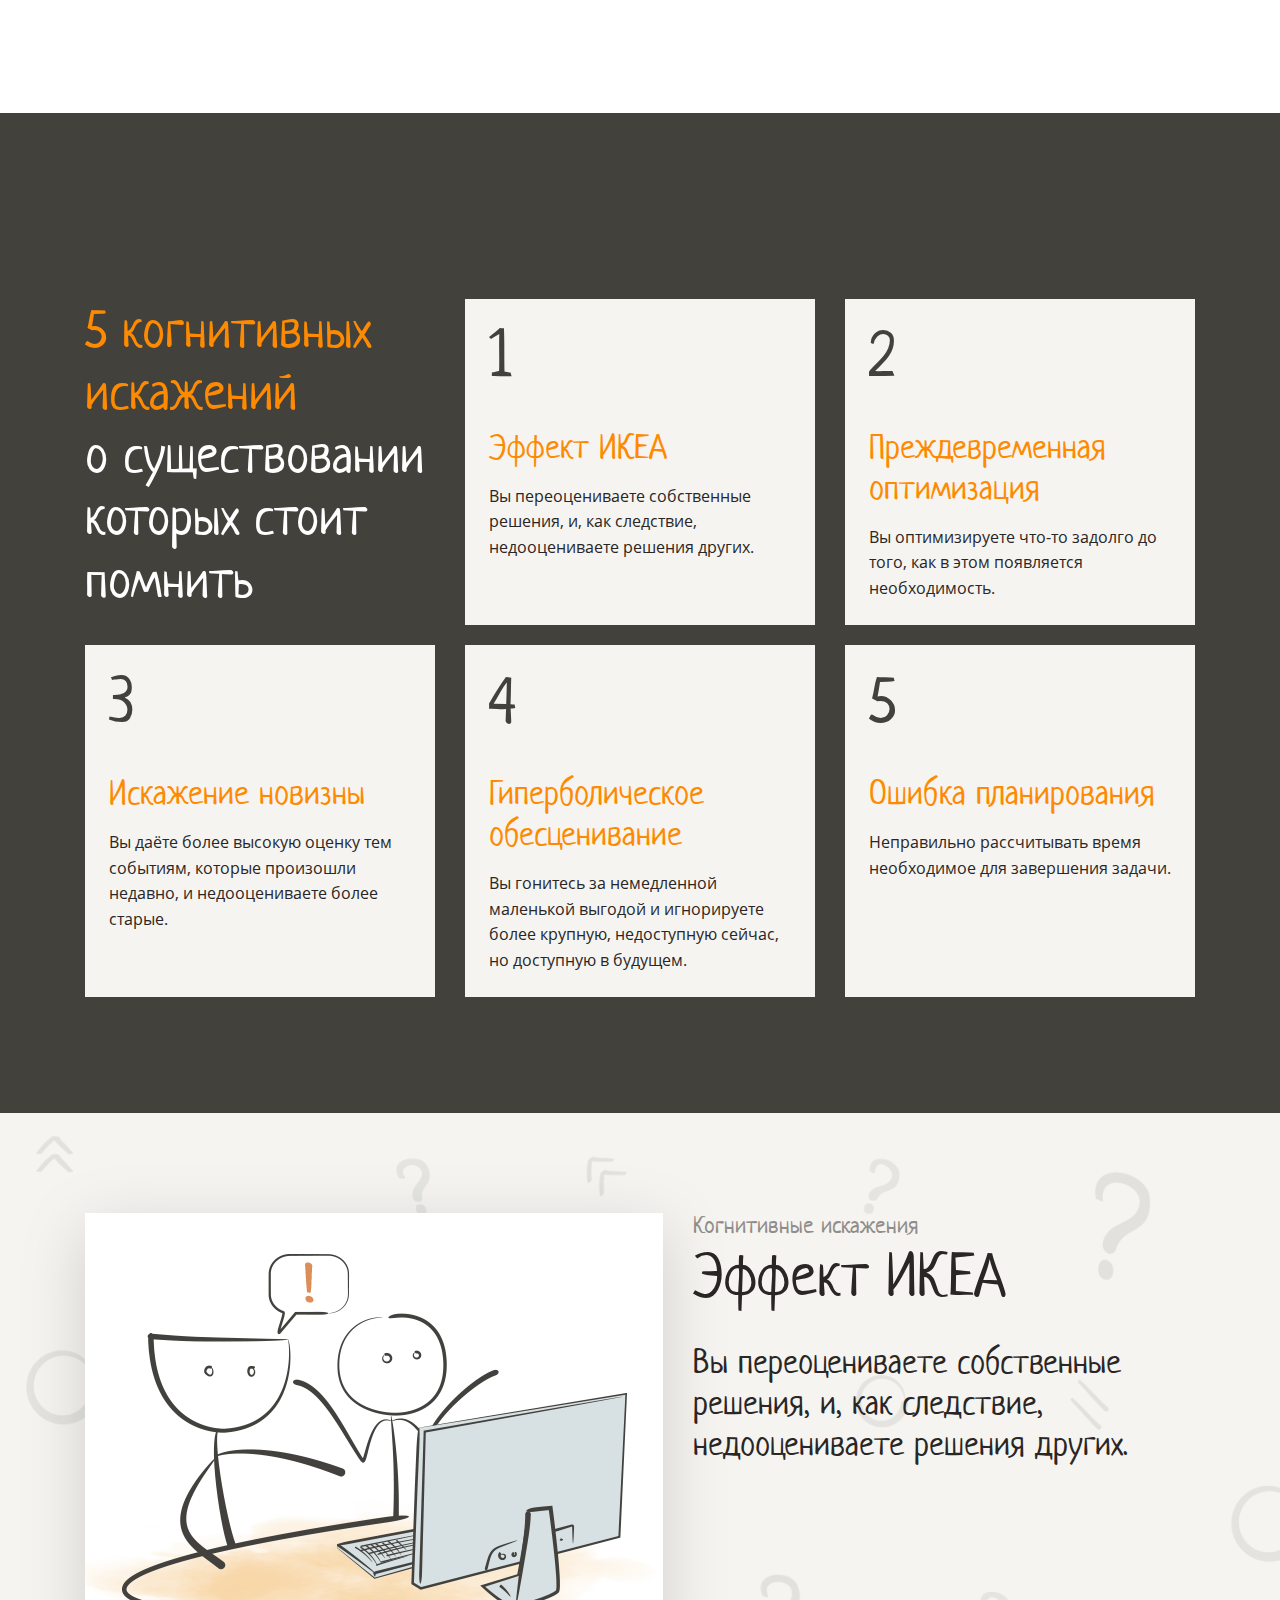
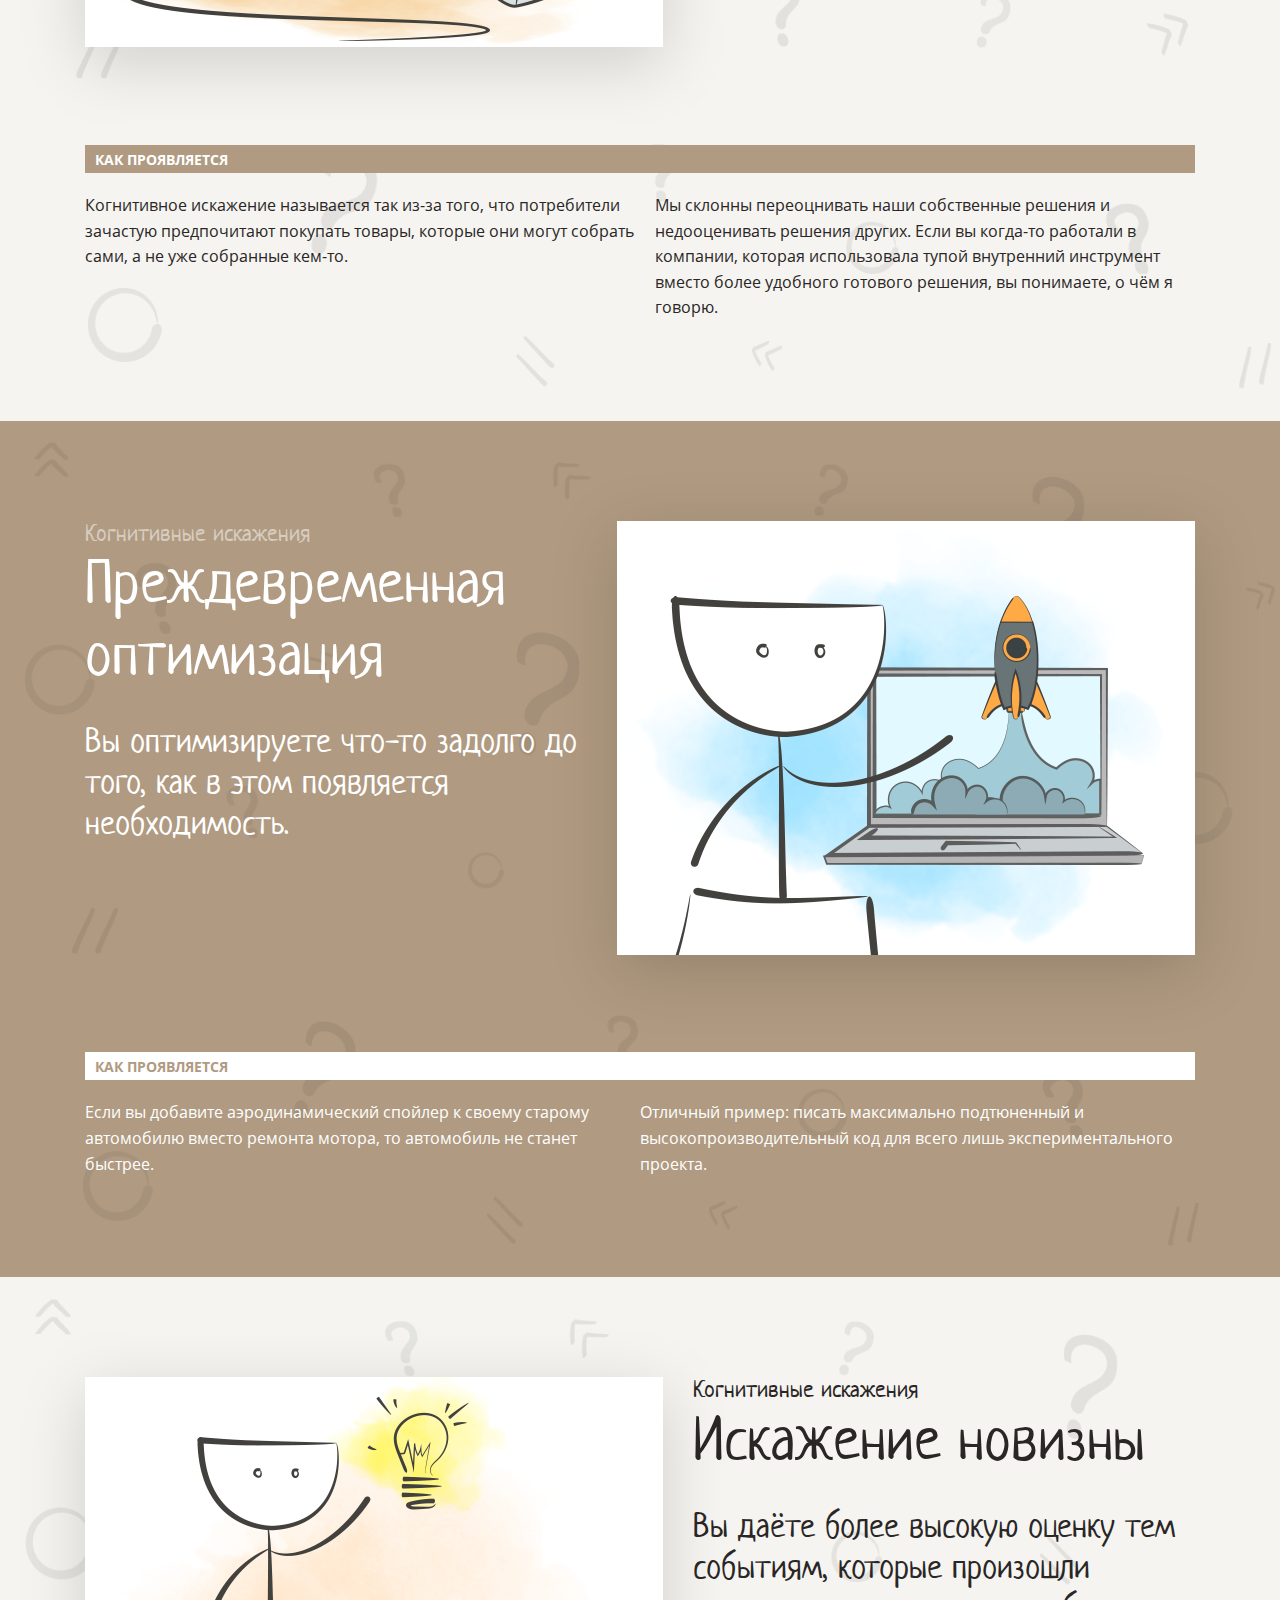
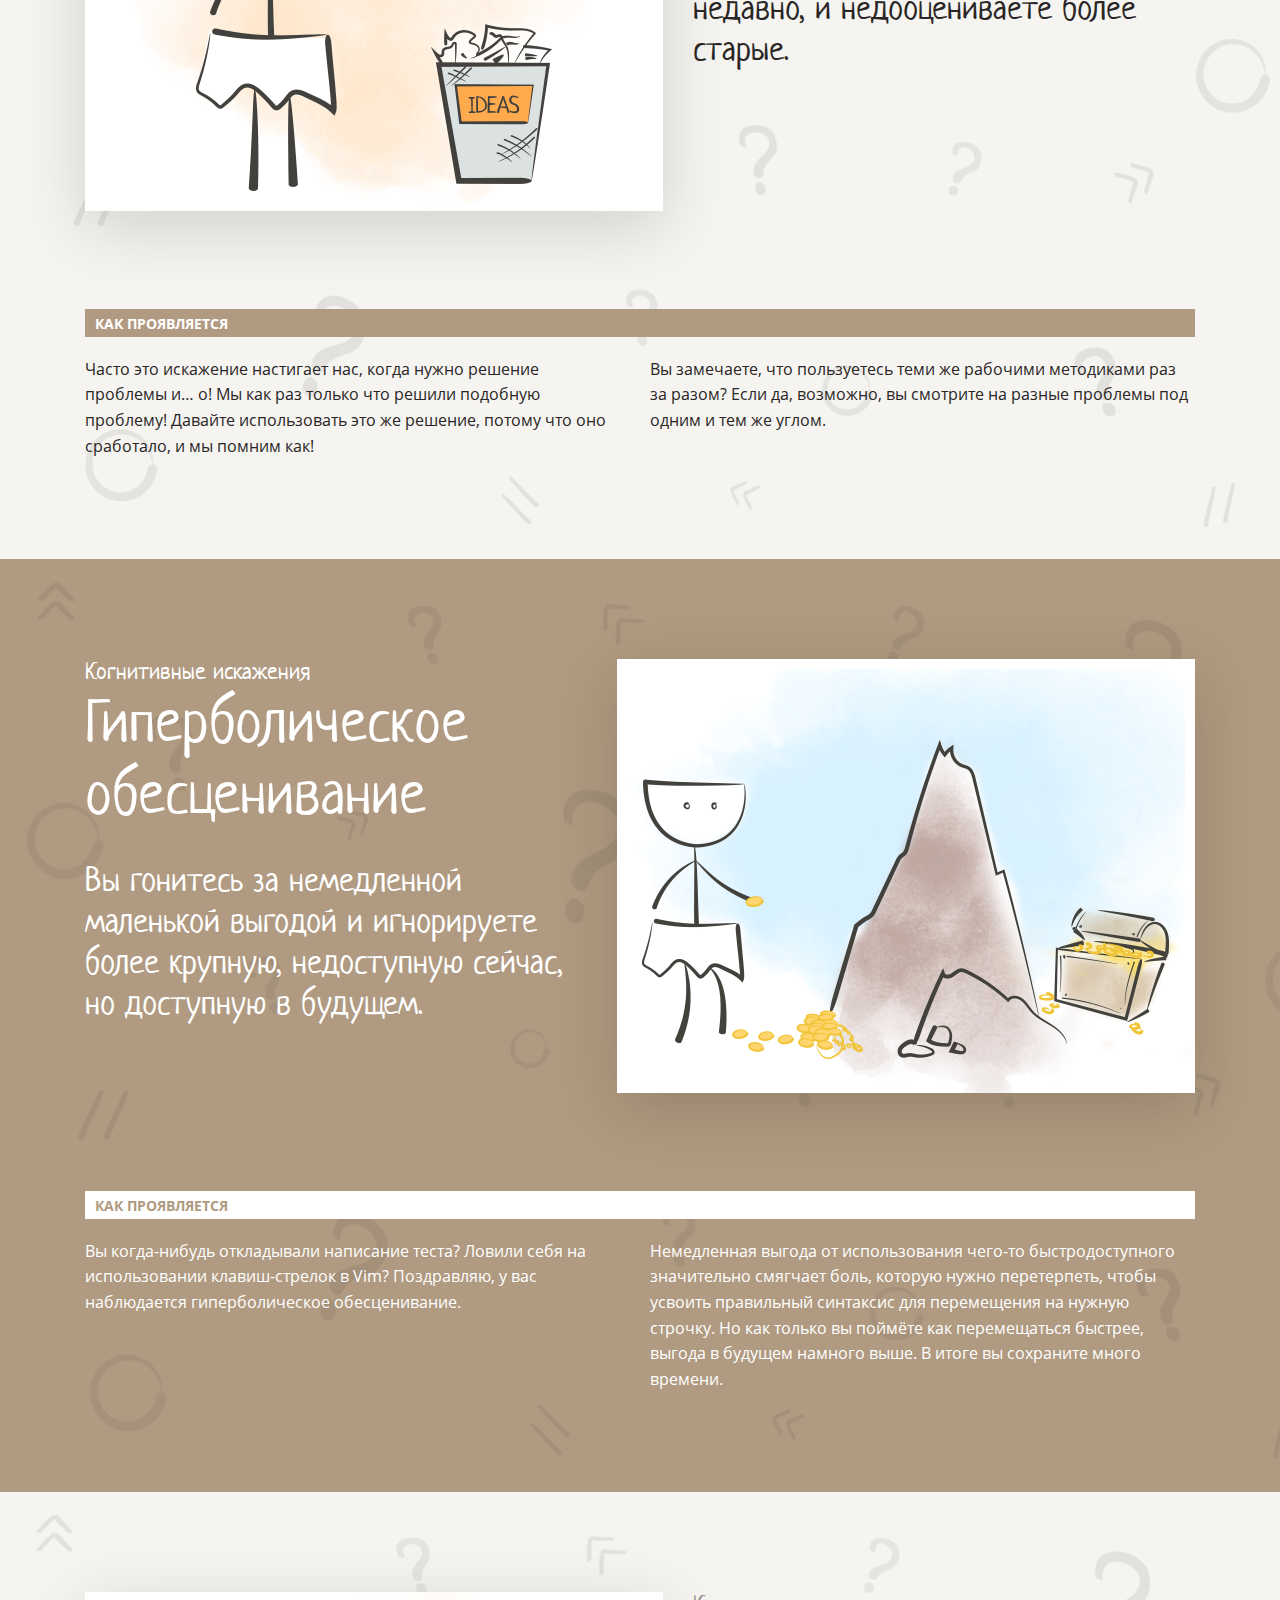
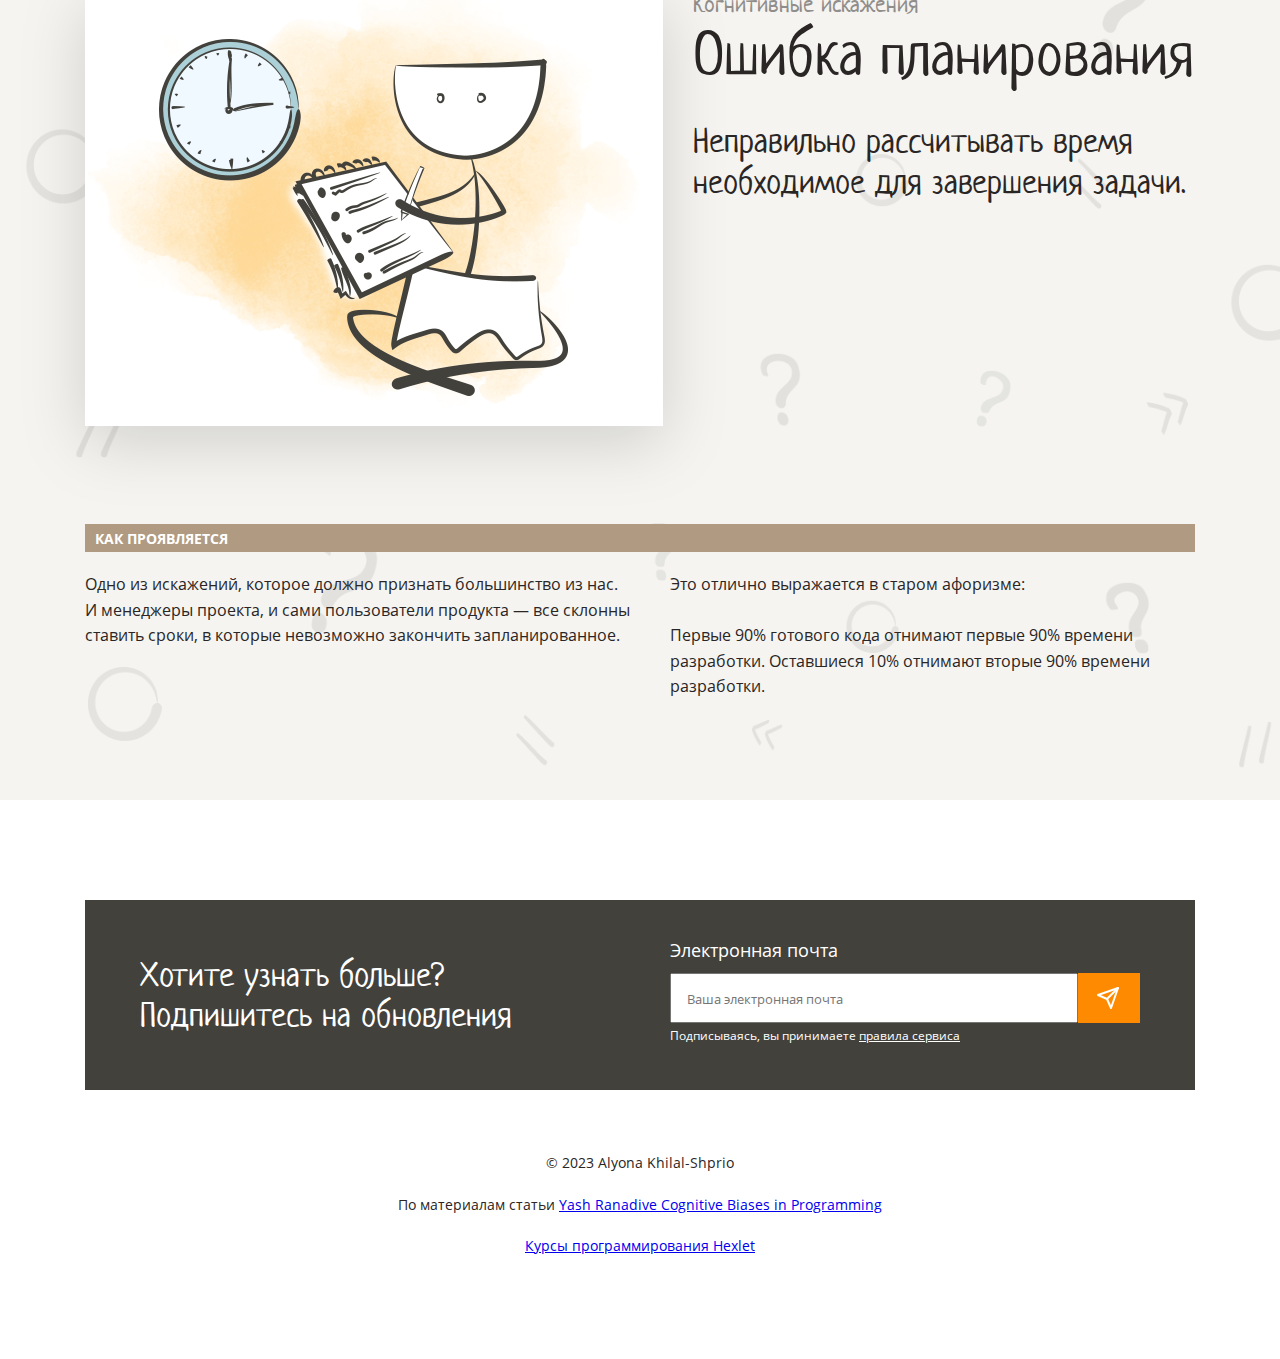
==== commit 68b2f623: "fix year" ====
--- a/src/index.html
+++ b/src/index.html
@@ -213,7 +213,7 @@
         </form>
       </div>
       <div class="contacts">
-        <p class="creator-name">&copy; 2021 Alyona Khilal-Shprio</p>
+        <p class="creator-name">&copy; 2023 Alyona Khilal-Shprio</p>
         <p class="materials-link">По материалам статьи <a href="https://medium.com/hackernoon/cognitive-biases-in-programming-5e937707c27b">Yash Ranadive Cognitive Biases in Programming</a></p>
         <p class="hexlet-link"><a href="https://ru.hexlet.io">Курсы программирования Hexlet</a></p>
       </div>
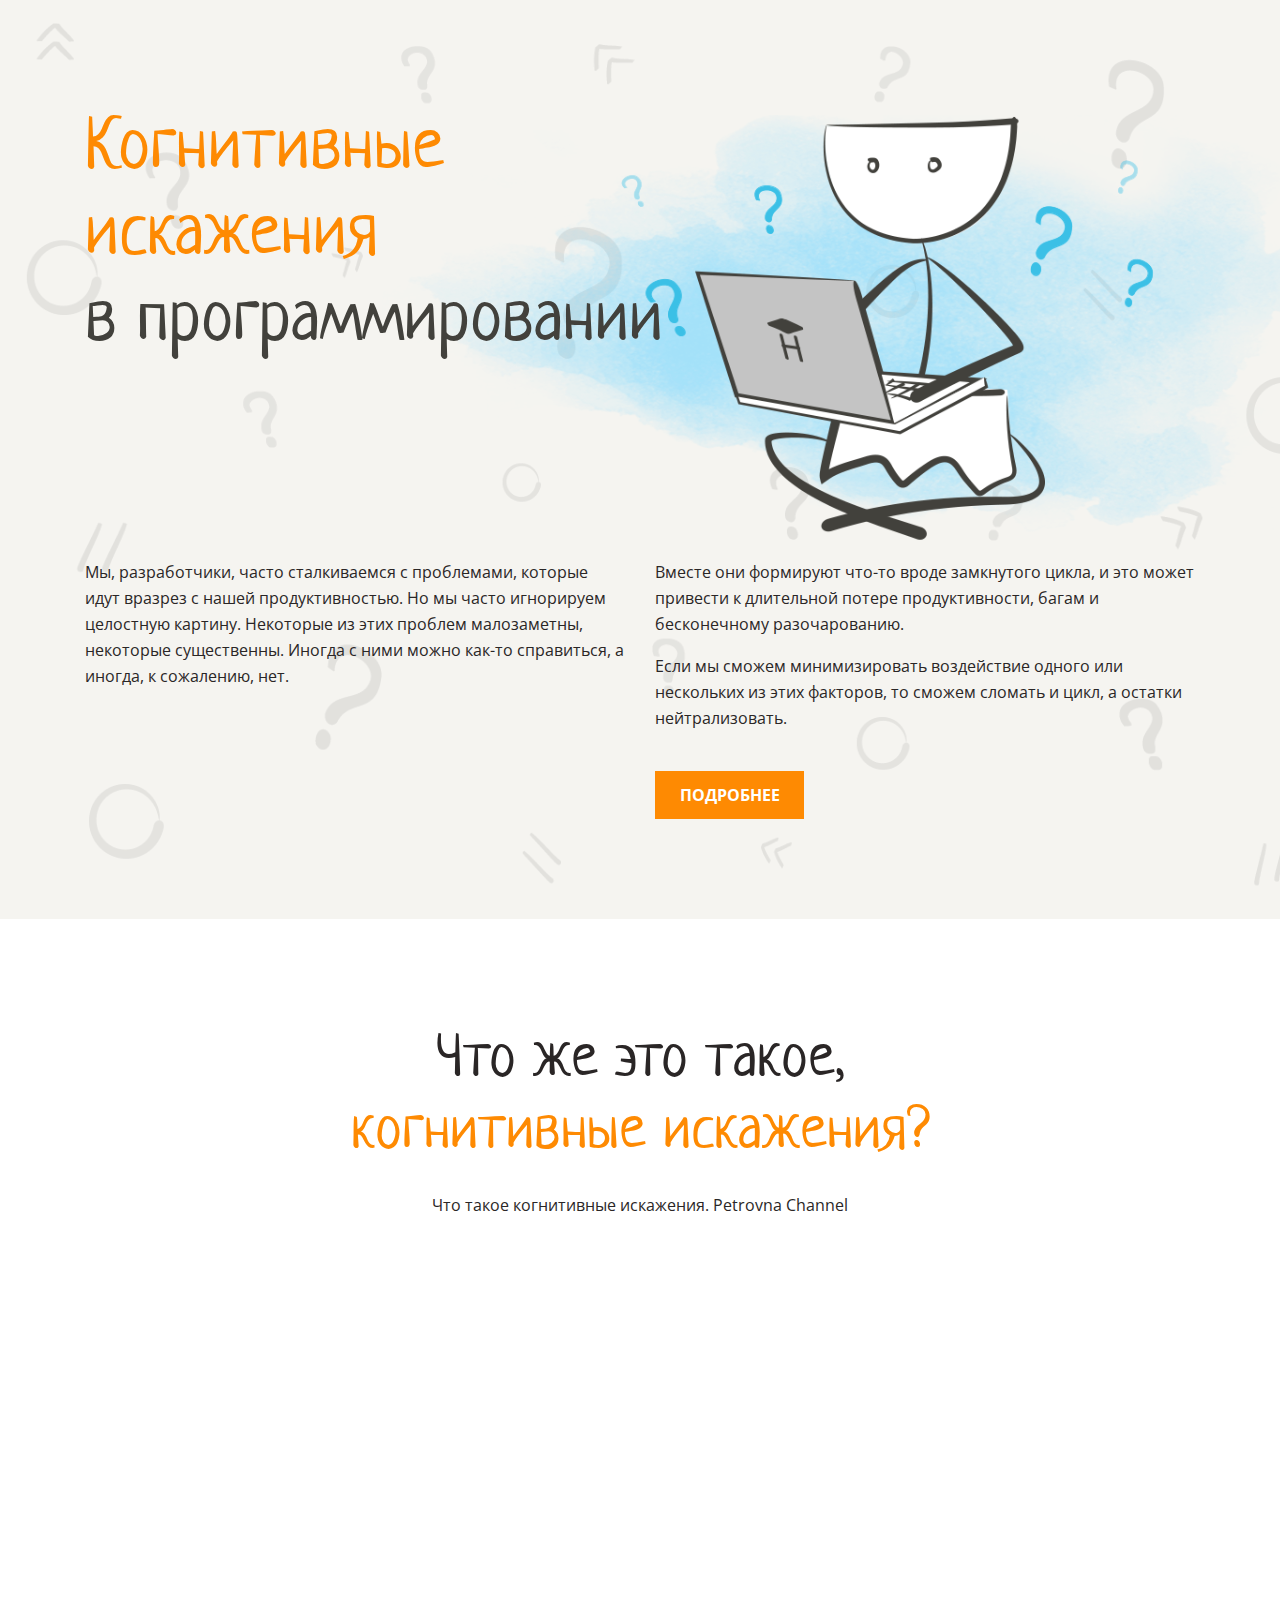
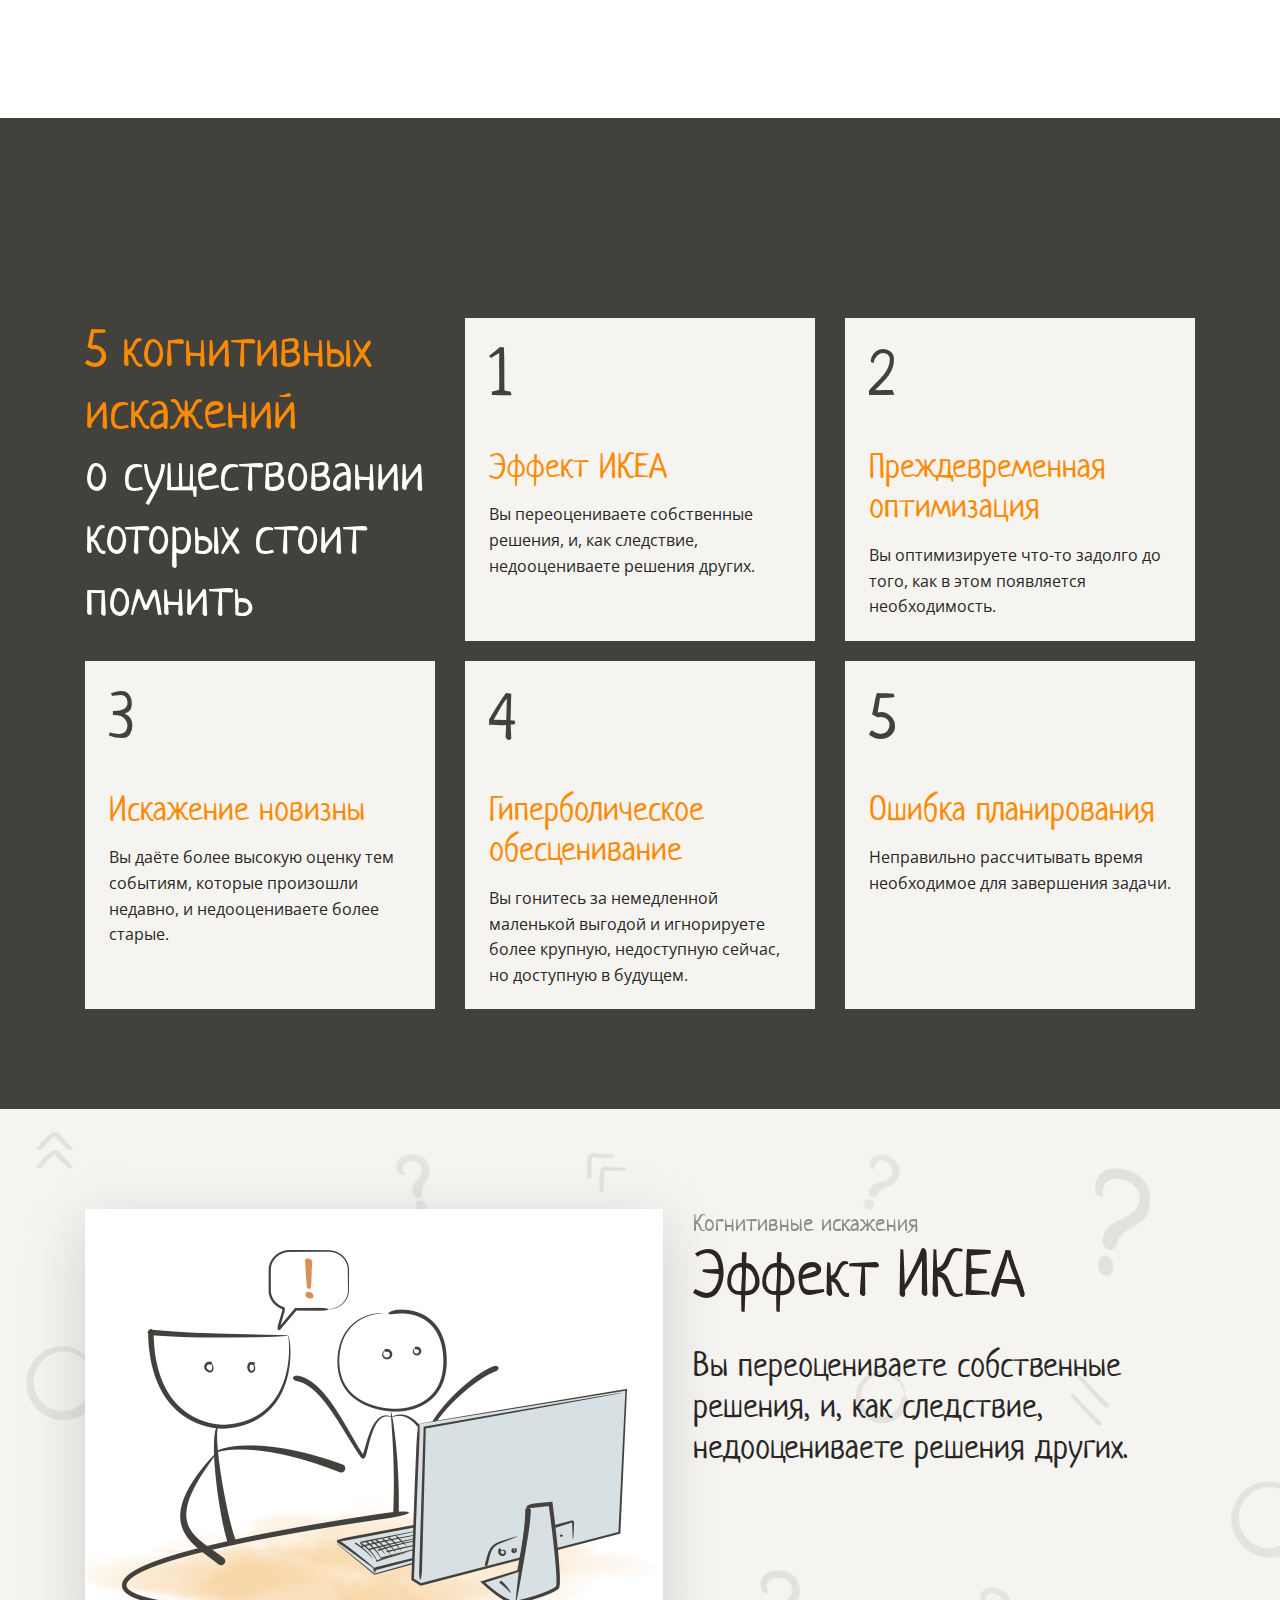
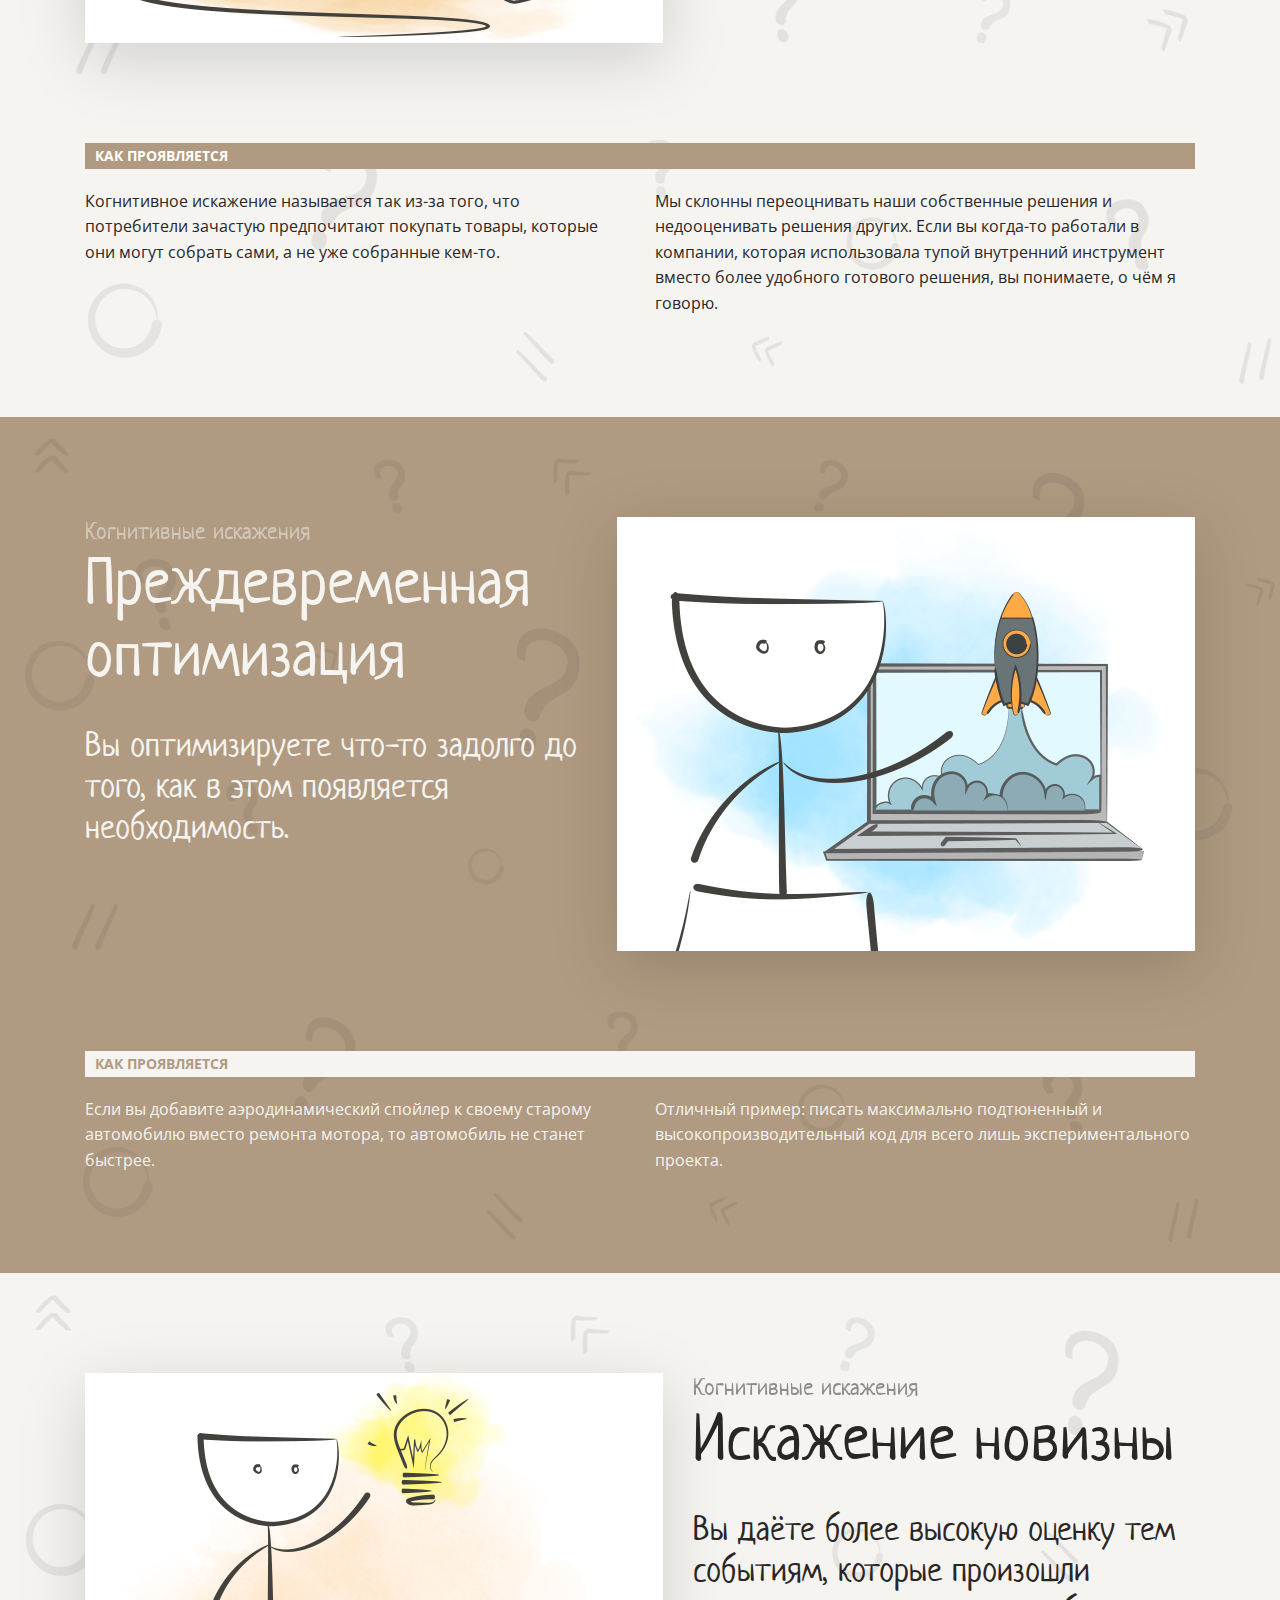
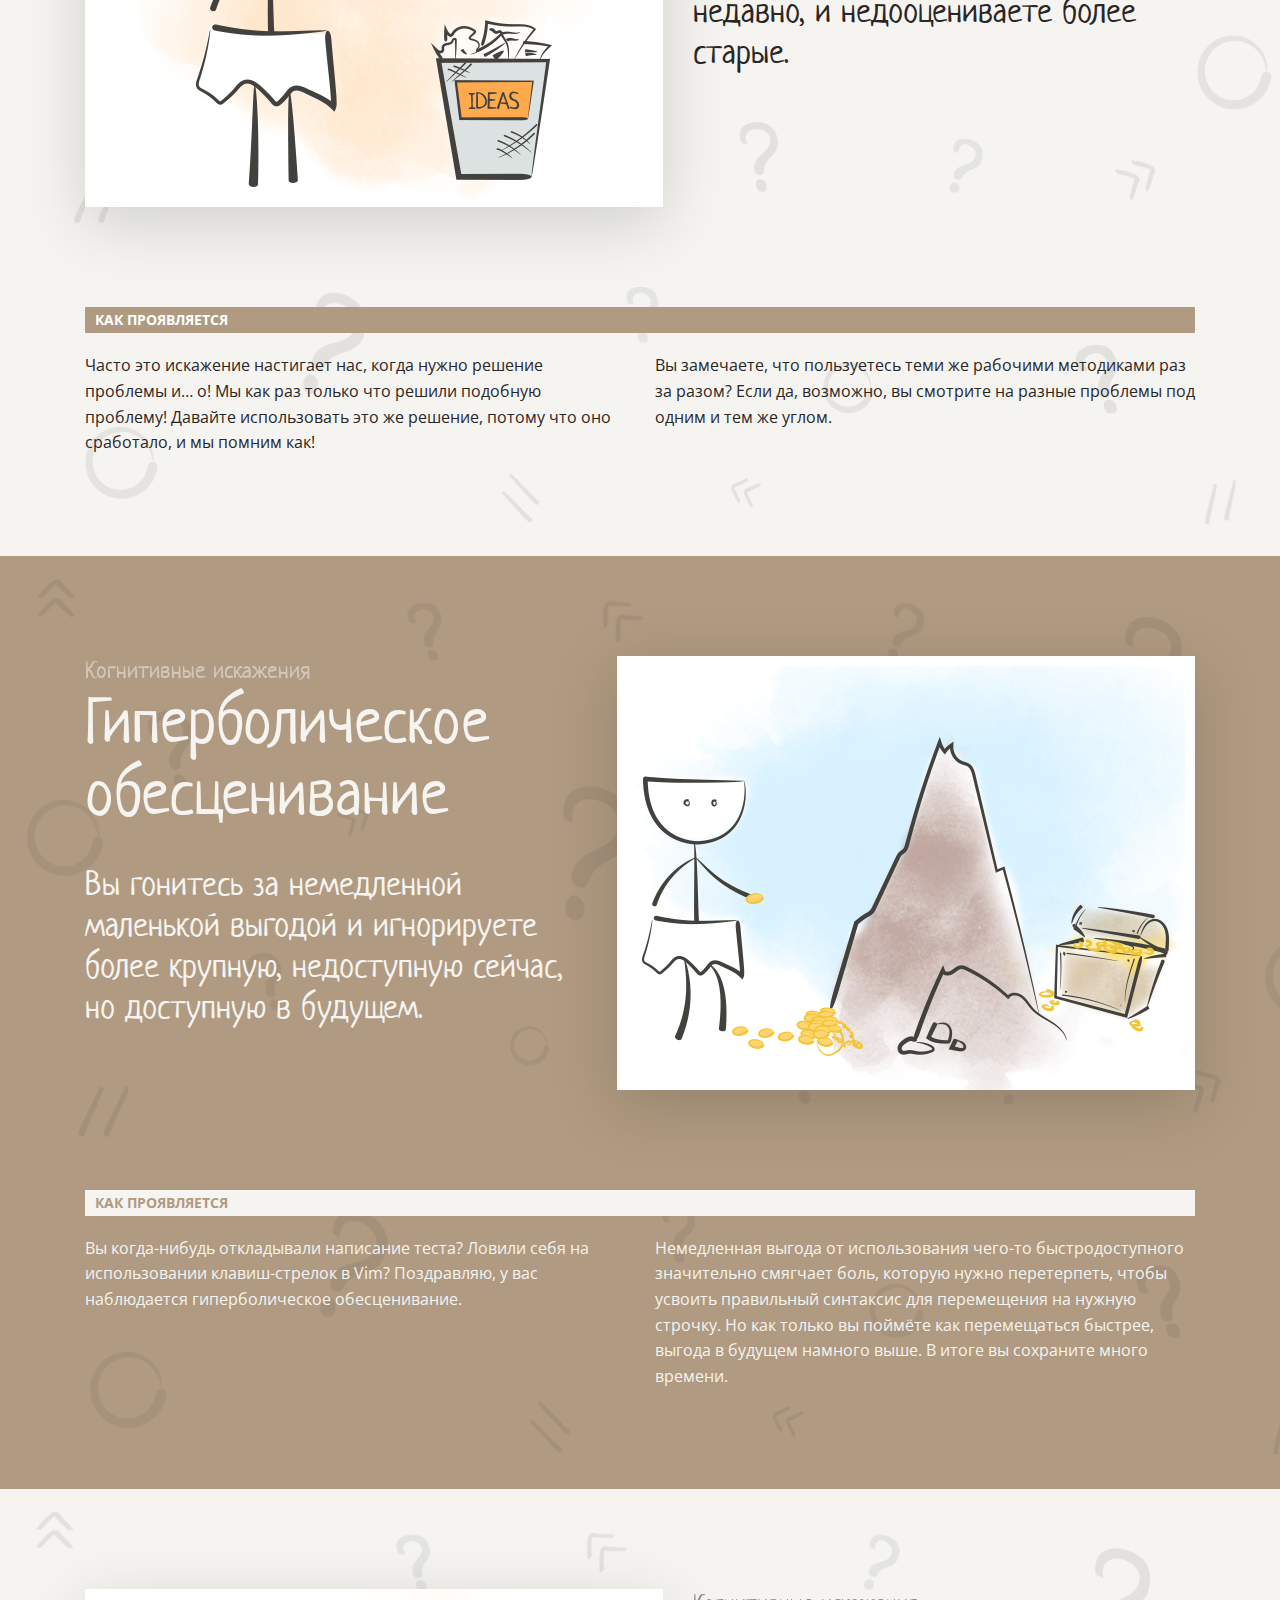
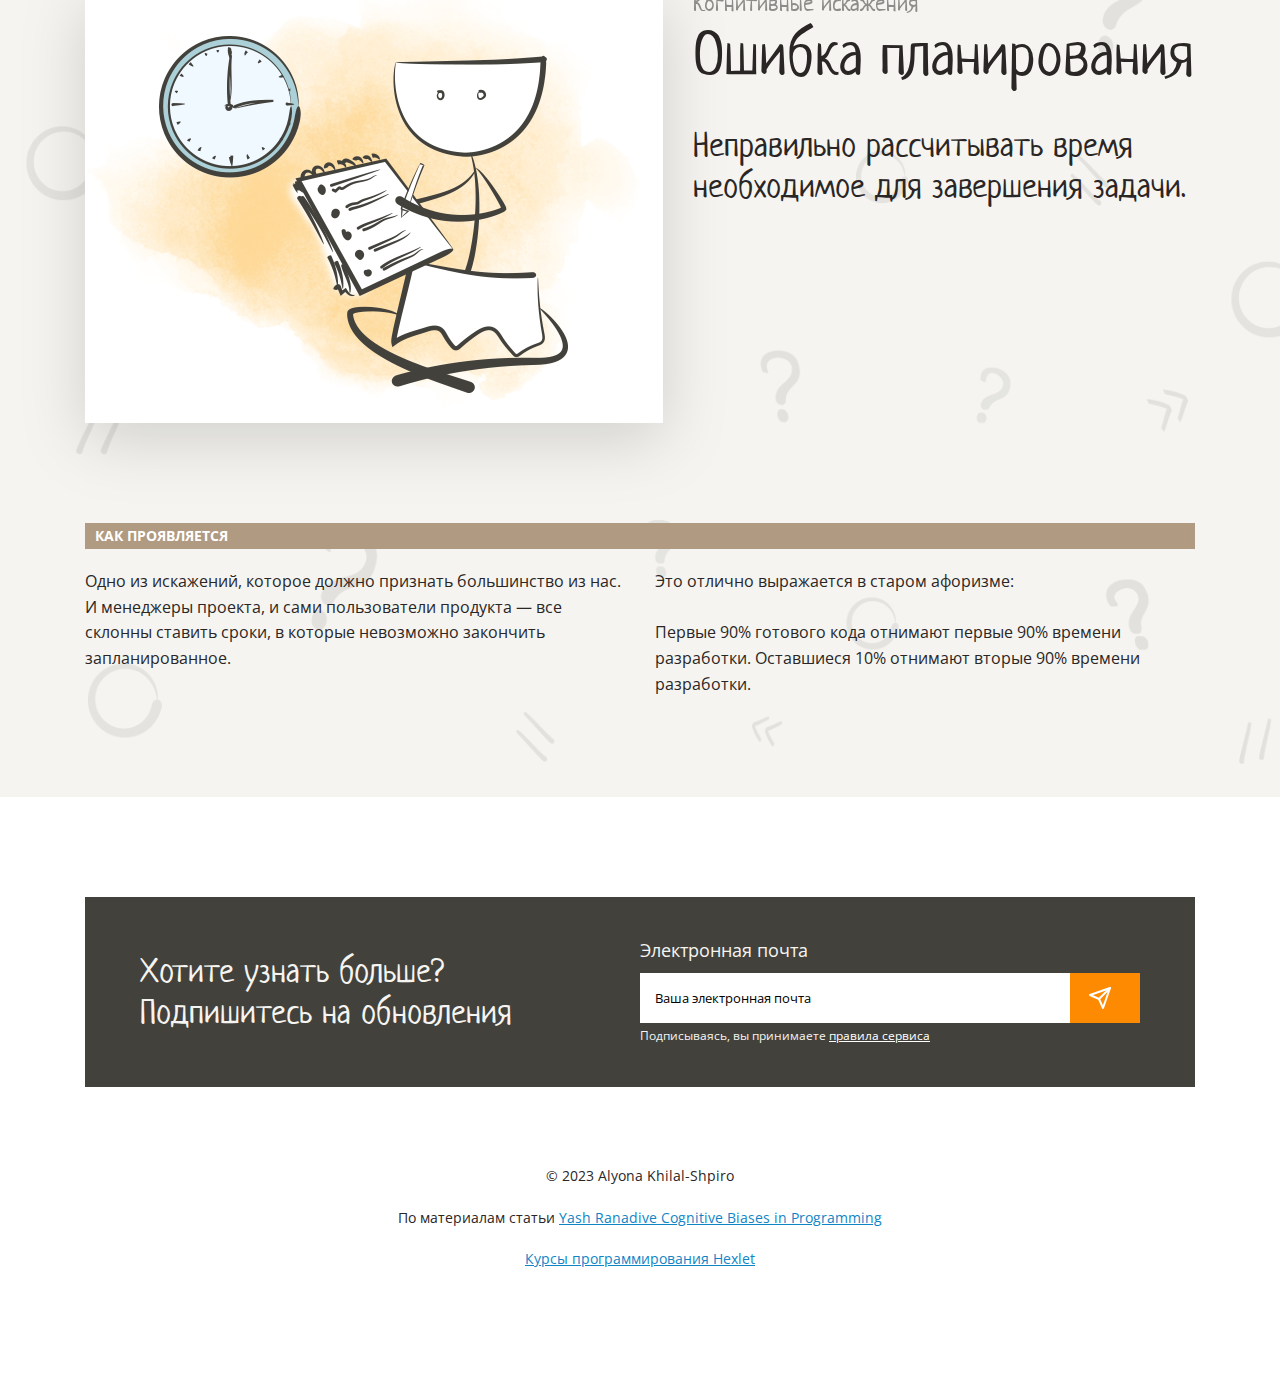
==== commit e58273ad: "more rework" ====
--- a/src/index.html
+++ b/src/index.html
@@ -4,221 +4,220 @@
     <meta charset="UTF-8">
     <meta name="viewport" content="width=device-width, initial-scale=1.0">
     <meta http-equiv="X-UA-Compatible" content="ie=edge">
-    <title>Когнитивные искажения nerealist</title>
-    <link rel="stylesheet" href="styles/normalize.css">
+    <title>Cognitive Biases, Alisher Kim</title>
+
     <link rel="stylesheet" href="styles/style.css">
 </head>
 <body>
-
-  <header class="header background-basic">
-    <div class="container">
-      <h1 class="header-title">
-        Когнитивные<br>
-        искажения<br>
-        <span class="dark-text">в программировании</span>
-      </h1>
-      <div class="header-image">
-        <img src="./images/main.png" height="525" alt="header-image">
-      </div>
-    <div class="header-description">
-      <div class="header-left-content">
-        <p class="header-left-description">Мы, разработчики, часто сталкиваемся с проблемами, которые идут вразрез с нашей продуктивностью. Но мы часто игнорируем целостную картину. Некоторые из этих проблем малозаметны, некоторые существенны. Иногда с ними можно как-то справиться, а иногда, к сожалению, нет.</p>
-      </div>
-      <div class="header-right-content">
-        <p class="header-right-description">Вместе они формируют что-то вроде замкнутого цикла, и это может привести к длительной потере продуктивности, багам и бесконечному разочарованию.</p>
-        <p>Если мы сможем минимизировать воздействие одного или нескольких из этих факторов, то сможем сломать и цикл, а остатки нейтрализовать.</p>
-        <a href="#navigation" class="btn btn-header-more">Подробнее</a>
-      </div>
-    </div>
-  </div>
-  </header>
-
-  <main class="main">
-
-    <section class="about">
-      <div class="container">
-        <div class="about-header">
-          <h2 class="about-title"><span class="dark-text">Что же это такое,</span><br>когнитивные искажения?</h2>
-          <p class="about-description">Что такое когнитивные искажения. Petrovna Channel</p>
+    <header class="header bg-image">
+        <section class="container pb0">
+            <h1 class="pcolor title-header">
+                Когнитивные <br>
+                искажения <br>
+                <span class="pdark-color">в программировании</span>
+            </h1>
+            <div class="header-image">
+                <img src="./assets/images/main.png" height="525" alt="Header image">
+            </div>
+            <div class="description-container">
+                <div class="description-content left-side">
+                    <p>Мы, разработчики, часто сталкиваемся с проблемами, которые идут вразрез с нашей продуктивностью. Но мы часто игнорируем целостную картину. Некоторые из этих проблем малозаметны, некоторые существенны. Иногда с ними можно как-то справиться, а иногда, к сожалению, нет.</p>
+                </div>
+                <div class="description-content right-side">
+                    <p>Вместе они формируют что-то вроде замкнутого цикла, и это может привести к длительной потере продуктивности, багам и бесконечному разочарованию.</p>
+                    <p>Если мы сможем минимизировать воздействие одного или нескольких из этих факторов, то сможем сломать и цикл, а остатки нейтрализовать.</p>
+                    <a href="#navigation" class="btn btn-header-more">Подробнее</a>
+                </div>
+            </div>
+        </section>
+    </header>
+    <main>
+        <section class="container pb0">
+            <h2 class="pcolor tcenter">
+                <span class="pdark-color about-title">Что же это такое,</span><br>
+                когнитивные искажения?
+            </h2>
+            <p class="tcenter about-description">Что такое когнитивные искажения. Petrovna Channel</p>
+            <div class="about-video dflex">
+                <iframe class="video" width="919" height="569" src="https://www.youtube.com/embed/jie9AizBqss" frameborder="0" allowfullscreen></iframe>
+            </div>
+        </section>
+
+        <section id="navigation" class="cognitive-biases">
+            <div class="container dflex cognitive-biases-list">
+                <div class="cognitive-biases-description">
+                    <h1><span class="pcolor">5 когнитивных искажений</span> <br> о существовании которых стоит помнить</h1>
+                </div>
+                <a href="#ikea-effect" class="card mt0 ">
+                    <p class="card-number">1</p>
+                    <h3 class="card-title">Эффект ИКЕА</h3>
+                    <p class="card-description">Вы переоцениваете собственные решения, и, как следствие, недооцениваете решения других.</p>
+                  </a>
+                  <a href="#premature-optimization" class="card mt0 ">
+                    <p class="card-number">2</p>
+                    <h3 class="card-title">Преждевременная оптимизация </h3>
+                    <p class="card-description">Вы оптимизируете что-то задолго до того, как в этом появляется необходимость.</p>
+                  </a>
+                  <a href="#distortion-of-novelty" class="card" style="height: 348px;">
+                    <p class="card-number">3</p>
+                    <h3 class="card-title">Искажение новизны</h3>
+                    <p class="card-description">Вы даёте более высокую оценку тем событиям, которые произошли недавно, и недооцениваете более старые.</p>
+                  </a>
+                  <a href="#hyperbolic-depreciation" class="card" style="height: 348px;">
+                    <p class="card-number">4</p>
+                    <h3 class="card-title">Гиперболическое обесценивание</h3>
+                    <p class="card-description">Вы гонитесь за немедленной маленькой выгодой и игнорируете более крупную, недоступную сейчас, но доступную в будущем.</p>
+                  </a>
+                  <a href="#errors-in-planning" class="card" style="height: 348px;">
+                    <p class="card-number">5</p>
+                    <h3 class="card-title mb12">Ошибка планирования</h3>
+                    <p class="card-description">Неправильно рассчитывать время необходимое для завершения задачи.</p>
+                  </a>
+            </div>
+        </section>
+        
+        <section id="ikea-effect" class="bg-image bg-light">
+            <div class="container">
+                <div class="dflex container-header">
+                    <div class="card-image">
+                        <img src="./assets/images/1.png" width="578" height="434" alt="ikea-effect" style="vertical-align: middle;">
+                      </div>
+                      <div class="title-block">
+                        <p class="defenition">Когнитивные искажения</p>
+                        <h1 class="defenition-title">Эффект ИКЕА</h1>
+                        <p class="defenition-description">Вы переоцениваете собственные решения, и, как следствие, недооцениваете решения других.</p>
+                      </div>
+                </div>
+                <div class="demonstration">
+                    <h4 class="demonstration-title">
+                        Как проявляется
+                    </h4>
+                  </div>
+                <div class="dflex">
+                    <p class="footer-column mr-15">Когнитивное искажение называется так из-за того, что потребители зачастую предпочитают покупать товары, которые они могут собрать сами, а не уже собранные кем-то.</p>
+                    <p class="footer-column ml-15">Мы склонны переоцнивать наши собственные решения и недооценивать решения других. Если вы когда-то работали в компании, которая использовала тупой внутренний инструмент вместо более удобного готового решения, вы понимаете, о чём я говорю.</p>
+                </div>
+            </div>
+        </section>
+
+        <section id="premature-optimization" class="bg-image bg-brown">
+            <div class="container">
+                <div class="dflex container-header">
+                    <div class="title-block-left">
+                        <p class="defenition white-f">Когнитивные искажения</p>
+                        <h1 class="defenition-title white-f">Преждевременная оптимизация</h1>
+                        <p class="defenition-description white-f">Вы оптимизируете что-то задолго до того, как в этом появляется необходимость.</p>
+                      </div>
+                    <div class="card-image">
+                        <img src="./assets/images/2.png" width="578" height="434" alt="ikea-effect" style="vertical-align: middle;">
+                      </div>
+                </div>
+                <div class="demonstration white-bg brown-f">
+                    <h4 class="demonstration-title">
+                        Как проявляется
+                    </h4>
+                  </div>
+                <div class="dflex">
+                    <p class="footer-column mr-15 white-f">Если вы добавите аэродинамический спойлер к своему старому автомобилю вместо ремонта мотора, то автомобиль не станет быстрее. </p>
+                    <p class="footer-column ml-15 white-f">Отличный пример: писать максимально подтюненный и высокопроизводительный код для всего лишь экспериментального проекта.</p>
+                </div>
+            </div>
+        </section>
+
+        <section id="distortion-of-novelty" class="bg-image bg-light">
+            <div class="container">
+                <div class="dflex container-header">
+                    <div class="card-image">
+                        <img src="./assets/images/3.png" width="578" height="434" alt="ikea-effect" style="vertical-align: middle;">
+                      </div>
+                      <div class="title-block">
+                        <p class="defenition">Когнитивные искажения</p>
+                        <h1 class="defenition-title">Искажение новизны</h1>
+                        <p class="defenition-description">Вы даёте более высокую оценку тем событиям, которые произошли недавно, и недооцениваете более старые.</p>
+                      </div>
+                </div>
+                <div class="demonstration">
+                    <h4 class="demonstration-title">
+                        Как проявляется
+                    </h4>
+                  </div>
+                <div class="dflex">
+                    <p class="footer-column mr-15">Часто это искажение настигает нас, когда нужно решение проблемы и… о! Мы как раз только что решили подобную проблему! Давайте использовать это же решение, потому что оно сработало, и мы помним как!</p>
+                    <p class="footer-column ml-15">Вы замечаете, что пользуетесь теми же рабочими методиками раз за разом? Если да, возможно, вы смотрите на разные проблемы под одним и тем же углом.</p>
+                </div>
+            </div>
+        </section>
+
+        <section id="hyperbolic-depreciation" class="bg-image bg-brown">
+            <div class="container">
+                <div class="dflex container-header">
+                    <div class="title-block-left">
+                        <p class="defenition white-f">Когнитивные искажения</p>
+                        <h1 class="defenition-title white-f">Гиперболическое обесценивание</h1>
+                        <p class="defenition-description white-f">Вы гонитесь за немедленной маленькой выгодой и игнорируете более крупную, недоступную сейчас, но доступную в будущем.</p>
+                      </div>
+                    <div class="card-image">
+                        <img src="./assets/images/4.png" width="578" height="434" alt="ikea-effect" style="vertical-align: middle;">
+                      </div>
+                </div>
+                <div class="demonstration white-bg brown-f">
+                    <h4 class="demonstration-title">
+                        Как проявляется
+                    </h4>
+                  </div>
+                <div class="dflex">
+                    <p class="footer-column mr-15 white-f">Вы когда-нибудь откладывали написание теста? Ловили себя на использовании клавиш-стрелок в Vim? Поздравляю, у вас наблюдается гиперболическое обесценивание.</p>
+                    <p class="footer-column ml-15 white-f">Немедленная выгода от использования чего-то быстродоступного значительно смягчает боль, которую нужно перетерпеть, чтобы усвоить правильный синтаксис для перемещения на нужную строчку. Но как только вы поймёте как перемещаться быстрее, выгода в будущем намного выше. В итоге вы сохраните много времени.</p>
+                </div>
+            </div>
+        </section>
+        
+        <section id="errors-in-planning" class="bg-image bg-light">
+            <div class="container">
+                <div class="dflex container-header">
+                    <div class="card-image">
+                        <img src="./assets/images/5.png" width="578" height="434" alt="ikea-effect" style="vertical-align: middle;">
+                      </div>
+                      <div class="title-block">
+                        <p class="defenition">Когнитивные искажения</p>
+                        <h1 class="defenition-title font-size-60">Ошибка планирования</h1>
+                        <p class="defenition-description">Неправильно рассчитывать время необходимое для завершения задачи.</p>
+                      </div>
+                </div>
+                <div class="demonstration">
+                    <h4 class="demonstration-title">
+                        Как проявляется
+                    </h4>
+                  </div>
+                <div class="dflex">
+                    <p class="footer-column mr-15">Одно из искажений, которое должно признать большинство из нас. И менеджеры проекта, и сами пользователи продукта — все склонны ставить сроки, в которые невозможно закончить запланированное.</p>
+                    <p class="footer-column ml-15">Это отлично выражается в старом афоризме: <br> <br>
+                        Первые 90% готового кода отнимают первые 90% времени разработки. Оставшиеся 10% отнимают вторые 90% времени разработки.</p>
+                </div>
+            </div>
+        </section>
+    </main>
+    <footer>
+        <div class="container">
+            <div class="dflex form-block">
+                <div class="form-description">
+                    <p class="form-description-title">Хотите узнать больше?<br> Подпишитесь на обновления</p>
+                </div>
+                <form action="#" class="footer-form">
+                    <label class="footer-form-label" for="email">Электронная почта</label>
+                    <p class="input-block">
+                      <input type="email" name="email" class="footer-input-email" id="email" placeholder="Ваша электронная почта">
+                      <button class="btn-submit-footer" type="submit"></button>
+                    </p>
+                    <p class="convention-description">Подписываясь, вы принимаете <a href="#" class="convention-description-link">правила сервиса</a></p>
+                  </form>
+            </div>
+            <div class="contacts">
+                <p class="creator-name">&copy; 2023 Alyona Khilal-Shpiro</p>
+                <p class="materials-link">По материалам статьи <a class="footer-links" href="https://medium.com/hackernoon/cognitive-biases-in-programming-5e937707c27b">Yash Ranadive Cognitive Biases in Programming</a></p>
+                <p class="hexlet-link"><a class="footer-links" href="https://ru.hexlet.io">Курсы программирования Hexlet</a></p>
+              </div>
         </div>
-        <div class="about-video">
-          <iframe class="video" width="919" height="569" src="https://www.youtube.com/embed/jie9AizBqss" frameborder="0" allowfullscreen></iframe>
-        </div>
-      </div>
-    </section>
-
-    <section class="cognitive-biases" id="navigation">
-      <div class="container">
-        <ul class="cognitive-biases-list">
-          <li class="cognitive-biases-item cognitive-biases-item-description">
-            <h3 class="cognitive-biases-list-description">
-              <span class="basic-color">5 когнитивных искажений<br></span> <span class="white-color">о существовании которых стоит помнить</span>
-            </h3>
-          </li>
-          <li class="cognitive-biases-item">
-            <a href="#ikea-effect" class="cognitive-biases-link">
-              <p class="cognitive-biases-item-count">1</p>
-              <h3 class="cognitive-biases-title">Эффект ИКЕА</h3>
-              <p class="cognitive-biases-description">Вы переоцениваете собственные решения, и, как следствие, недооцениваете решения других.</p>
-            </a>
-          </li>
-          <li class="cognitive-biases-item">
-            <a href="#premature-optimization" class="cognitive-biases-link">
-              <p class="cognitive-biases-item-count">2</p>
-              <h3 class="cognitive-biases-title">Преждевременная оптимизация</h3>
-              <p class="cognitive-biases-description">Вы оптимизируете что-то задолго до того, как в этом появляется необходимость.</p>
-            </a>
-          </li>
-          <li class="cognitive-biases-item">
-            <a href="#distortion-of-novelty" class="cognitive-biases-link">
-              <p class="cognitive-biases-item-count">3</p>
-              <h3 class="cognitive-biases-title">Искажение новизны</h3>
-              <p class="cognitive-biases-description">Вы даёте более высокую оценку тем событиям, которые произошли недавно, и недооцениваете более старые.</p>
-            </a>
-          </li>
-          <li class="cognitive-biases-item">
-            <a href="#hyperbolic-depreciation" class="cognitive-biases-link">
-              <p class="cognitive-biases-item-count">4</p>
-              <h3 class="cognitive-biases-title">Гиперболическое обесценивание</h3>
-              <p class="cognitive-biases-description">Вы гонитесь за немедленной маленькой выгодой и игнорируете более крупную, недоступную сейчас, но доступную в будущем.</p>
-            </a>
-          </li>
-          <li class="cognitive-biases-item">
-            <a href="#errors-in-planning" class="cognitive-biases-link">
-              <p class="cognitive-biases-item-count">5</p>
-              <h3 class="cognitive-biases-title">Ошибка планирования</h3>
-              <p class="cognitive-biases-description">Неправильно рассчитывать время необходимое для завершения задачи.</p>
-            </a>
-          </li>
-        </ul>
-      </div>
-    </section>
-
-    <section class="ikea-effect background-basic card card-light" id="ikea-effect">
-      <div class="container">
-        <div class="card-header">
-           <div class="card-image">
-            <img src="./images/1.png" width="578" height="434" alt="ikea-effect-logo">
-          </div>
-          <div class="ikea-effect-title-block card-title-block">
-            <p class="card-pre-title ikea-effect-pre-title">Когнитивные искажения</p>
-            <h2 class="card-title dark-text">Эффект ИКЕА</h2>
-            <p class="card-title-description">Вы переоцениваете собственные решения, и, как следствие, недооцениваете решения других.</p>
-          </div>
-        </div>
-        <h4 class="card-how-does-bias">Как проявляется</h4>
-          <div class="card-description-container">
-            <p class="card-description card-description-left">Когнитивное искажение называется так из-за того, что потребители зачастую предпочитают покупать товары, которые они могут собрать сами, а не уже собранные кем-то.</p>
-            <p class="card-description card-description-right ikea-effect-card-description-right">Мы склонны переоцнивать наши собственные решения и недооценивать решения других. Если вы когда-то работали в компании, которая использовала тупой внутренний инструмент вместо более удобного готового решения, вы понимаете, о чём я говорю.</p>
-          </div>
-      </div>
-    </section>
-
-    <section class="premature-optimization background-basic white-text card card-dark" id="premature-optimization">
-      <div class="container">
-        <div class="card-header">
-          <div class="card-title-block">
-            <p class="card-pre-title premature-optimization-pre-title">Когнитивные искажения</p>
-            <h2 class="card-title white-text">Преждевременная оптимизация</h2>
-            <p class="card-title-description">Вы оптимизируете что-то задолго до того, как в этом появляется необходимость.</p>
-          </div>
-          <div class="card-image">
-           <img src="./images/2.png" width="578" height="434" alt="premature-optimization-logo">
-         </div>
-       </div>
-       <h4 class="card-how-does-bias card-how-does-bias-white">Как проявляется</h4>
-         <div class="card-description-container">
-           <p class="card-description card-description-left">Если вы добавите аэродинамический спойлер к своему старому автомобилю вместо ремонта мотора, то автомобиль не станет быстрее.</p>
-           <p class="card-description card-description-right card-description-right-premature-optimization">Отличный пример: писать максимально подтюненный и высокопроизводительный код для всего лишь экспериментального проекта.</p>
-         </div>
-      </div>
-    </section>
-
-    <section class="distortion-of-novelty background-basic card card-light" id="distortion-of-novelty">
-      <div class="container">
-        <div class="card-header">
-          <div class="card-image">
-           <img src="./images/3.png" width="578" height="434" alt="distortion-of-novelty-logo">
-         </div>
-         <div class="distortion-of-novelty-title-block card-title-block">
-           <p class="card-pre-title">Когнитивные искажения</p>
-           <h2 class="card-title dark-text">Искажение новизны</h2>
-           <p class="card-title-description">Вы даёте более высокую оценку тем событиям, которые произошли недавно, и недооцениваете более старые.</p>
-         </div>
-       </div>
-       <h4 class="card-how-does-bias">Как проявляется</h4>
-         <div class="card-description-container">
-           <p class="card-description card-description-left card-description-left-distortion-of-novelty">Часто это искажение настигает нас, когда нужно решение проблемы и… о! Мы как раз только что решили подобную проблему! Давайте использовать это же решение, потому что оно сработало, и мы помним как!</p>
-           <p class="card-description card-description-right card-description-right-distortion-of-novelty">Вы замечаете, что пользуетесь теми же рабочими методиками раз за разом? Если да, возможно, вы смотрите на разные проблемы под одним и тем же углом.</p>
-         </div>
-      </div>
-    </section>
-
-    <section class="hyperbolic-depreciation background-basic white-text card card-dark" id="hyperbolic-depreciation">
-      <div class="container">
-        <div class="card-header">
-          <div class="card-title-block">
-            <p class="card-pre-title">Когнитивные искажения</p>
-            <h2 class="card-title white-text">Гиперболическое обесценивание</h2>
-            <p class="card-title-description hyperbolic-depreciation-card-title-description">Вы гонитесь за немедленной маленькой выгодой и игнорируете более крупную, недоступную сейчас, но доступную в будущем.</p>
-          </div>
-          <div class="card-image">
-           <img src="./images/4.png" width="578" height="434" alt="hyperbolic-depreciation-logo">
-         </div>
-       </div>
-       <h4 class="card-how-does-bias card-how-does-bias-white">Как проявляется</h4>
-         <div class="card-description-container">
-           <p class="card-description card-description-left">Вы когда-нибудь откладывали написание теста? Ловили себя на использовании клавиш-стрелок в Vim? Поздравляю, у вас наблюдается гиперболическое обесценивание.</p>
-           <p class="card-description card-description-right card-description-right-hyperbolic-depreciation">Немедленная выгода от использования чего-то быстродоступного значительно смягчает боль, которую нужно перетерпеть, чтобы усвоить правильный синтаксис для перемещения на нужную строчку. Но как только вы поймёте как перемещаться быстрее, выгода в будущем намного выше. В итоге вы сохраните много времени.</p>
-         </div>
-      </div>
-    </section>
-
-    <section class="errors-in-planning background-basic card card-light" id="errors-in-planning">
-      <div class="container">
-        <div class="card-header">
-          <div class="card-image">
-           <img src="./images/5.png" width="578" height="434" alt="ikea-effect-logo">
-         </div>
-         <div class="ikea-effect-title-block card-title-block">
-           <p class="card-pre-title ikea-effect-pre-title">Когнитивные искажения</p>
-           <h2 class="card-title dark-text">Ошибка планирования</h2>
-           <p class="card-title-description">Неправильно рассчитывать время необходимое для завершения задачи.</p>
-         </div>
-       </div>
-       <h4 class="card-how-does-bias">Как проявляется</h4>
-         <div class="card-description-container">
-           <p class="card-description card-description-left errors-in-planning-card-description-left">Одно из искажений, которое должно признать большинство из нас. И менеджеры проекта, и сами пользователи продукта — все склонны ставить сроки, в которые невозможно закончить запланированное.</p>
-           <p class="card-description card-description-right">Это отлично выражается в старом афоризме:<br><br>
-            Первые 90% готового кода отнимают первые 90% времени разработки. Оставшиеся 10% отнимают вторые 90% времени разработки.</p>
-         </div>
-      </div>
-    </section>
-
-  </main>
-
-  <footer class="footer">
-    <div class="container">
-      <div class="form-block">
-        <div class="form-description">
-          <p class="form-description-text white-text">Хотите узнать больше?<br> Подпишитесь на обновления</p>
-        </div>
-        <form action="#" class="footer-form">
-          <label class="footer-form-label white-text" for="email">Электронная почта</label>
-          <p class="input-block">
-            <input type="email" name="email" class="footer-input-email" id="email" placeholder="Ваша электронная почта">
-            <button class="btn-submit-footer" type="submit"></button>
-          </p>
-          <p class="convention-description white-text">Подписываясь, вы принимаете <a href="#" class="convention-description-link white-text">правила сервиса</a></p>
-        </form>
-      </div>
-      <div class="contacts">
-        <p class="creator-name">&copy; 2023 Alyona Khilal-Shprio</p>
-        <p class="materials-link">По материалам статьи <a href="https://medium.com/hackernoon/cognitive-biases-in-programming-5e937707c27b">Yash Ranadive Cognitive Biases in Programming</a></p>
-        <p class="hexlet-link"><a href="https://ru.hexlet.io">Курсы программирования Hexlet</a></p>
-      </div>
-    </div>
-  </footer>
-
+    </footer>
 </body>
 </html>
--- a/src/styles/style.css
+++ b/src/styles/style.css
@@ -1,179 +1,173 @@
-* {
-  box-sizing: border-box;
-}
+/** CSS STYLE **/
 
 @font-face {
   font-weight: 400;
-  font-family: "Neucha";
-  src: url("../asserts/fonts/Neucha-Regular.ttf");
-}
-
-@font-face {
-  font-weight: 400;
-  font-family: "Open Sans";
-  src: url("../asserts/fonts/OpenSans-Regular.ttf");
+  font-family: Neucha;
+  src: url("../assets/fonts/Neucha-Regular.ttf");
 }
 
 @font-face {
   font-weight: 700;
   font-family: "Open Sans";
-  src: url("../asserts/fonts/OpenSans-Bold.ttf");
+  src: url("../assets/fonts/OpenSans-Bold.ttf");
+}
+
+@font-face {
+  font-weight: 400;
+  font-family: "Open Sans";
+  src: url("../assets/fonts/OpenSans-Regular.ttf");
 }
 
 :root {
-  --white: #fff;
-  --translucentWhite: #d7ccc0;
+  --white: white;
+  --trc-white: #d7ccc0;
   --light: #f5f4f0;
-  --basic: #fe8a02;
-  --darkOrange: #ea7600;
-  --basicDark: #42413c;
+  --primary: #fe8a02;
+  --primary-dark: #42413c;
   --dark: #2a2626;
-  --translucentDark: #908d8b;
+  --trc-dark: #908d8b;
   --brown: #b09a81;
   --blue: #1085c5;
-  --ligthGrey: #757575;
+  --dark-orange: #ea7600;
 }
 
 body {
-  color: var(--dark);
+  font-family: "Open Sans", sans-serif;
   font-size: 16px;
-  font-family: "Open Sans", sans-serif;
   line-height: 1.6em;
-
+  color: #2a2626;
   background-color: var(--white);
-}
-
-.container {
-  width: 1110px;
-  margin: 0 auto;
-}
-
-section {
-  padding: 100px 0;
+  margin: 0;
+  overflow-x: hidden;
 }
 
 h1,
 h2,
 h3 {
-  margin: 0;
-  padding: 0;
-
-  color: var(--basic);
-  font-weight: 400;
-  font-family: "Neucha", cursive;
+  font-family: Neucha, sans-serif;
   line-height: 1.2em;
 }
 
 h1 {
   font-size: 72px;
+  margin: 0;
+  font-weight: 400;
 }
 
 h2 {
   font-size: 60px;
+  line-height: 72px;
+  font-weight: 400;
+  margin: 0;
 }
 
 h3 {
   font-size: 34px;
 }
 
-p {
-  margin: 0;
-  padding: 0;
-}
-
-.btn {
+section {
+  position: relative;
+}
+
+.title-header {
+  line-height: 86px;
+  position: relative;
+  z-index: 2;
+  margin-bottom: 185px;
+}
+
+.container {
+  position: relative;
+  width: 1110px;
+  padding: 100px 0;
+  margin: 0 auto;
+}
+
+.header {
+  position: relative;
   display: block;
-  width: 148px;
-  height: 49px;
-  border: none;
-
-  color: var(--white);
-  font-weight: 700;
-  line-height: 48px;
-  text-align: center;
-  text-transform: uppercase;
-  text-decoration: none;
-
-  background-color: var(--basic);
-  cursor: pointer;
-}
-
-.btn:hover {
-  background: var(--darkOrange);
-}
-
-.header {
-  position: relative;
+  overflow: hidden;
   z-index: 1;
-
-  padding-top: 100px;
-
-  overflow: hidden;
-
   background-color: var(--light);
 }
 
-.background-basic::before {
+.bg-light {
+  z-index: 1;
+  background-color: var(--light);
+}
+
+.bg-brown {
+  z-index: 1;
+  background-color: var(--brown);
+}
+
+.bg-image::before {
   position: absolute;
   top: 0;
   right: 0;
   bottom: 0;
   left: 0;
   z-index: -1;
-
-  width: 100%;
-  height: 100%;
-
-  background-image: url("../images/background.png");
+  width: auto;
+  height: auto;
+  background-image: url("../assets/images/background.png");
   background-repeat: no-repeat;
+  opacity: 0.1;
   background-size: cover;
-  opacity: 0.1;
-
   content: "";
 }
 
-.dark-text {
-  color: var(--dark);
-}
-
-.white-text {
+.pcolor {
+  color: var(--primary);
+}
+
+.pdark-color {
+  color: var(--primary-dark);
+}
+
+.header-image {
+  position: absolute;
+  top: 55px;
+  right: -270px;
+}
+
+.description-container {
+  display: flex;
+  justify-content: center;
+}
+
+.description-content {
+  width: 540px;
+  font-family: "Open Sans", sans-serif;
+  line-height: 26px;
+  font-weight: 400;
+}
+
+.left-side {
+  margin-right: 15px;
+}
+
+.right-side {
+  margin-left: 15px;
+}
+
+.btn {
+  display: block;
+  width: 149px;
+  height: 48px;
+  background-color: var(--primary);
+  font-weight: 700;
+  line-height: 48px;
+  text-align: center;
+  text-transform: uppercase;
+  text-decoration: none;
   color: var(--white);
-}
-
-.header-title {
-  position: relative;
-  z-index: 2;
-
-  font-weight: 400;
-}
-
-.basic-color {
-  color: var(--basic);
-}
-
-.header-image {
-  position: relative;
-  top: -302px;
-  right: -298px;
-
-  height: 525px;
-
-  vertical-align: middle;
-}
-
-.header-description {
-  display: flex;
-  justify-content: space-between;
-  margin-top: -320px;
-}
-
-.header-left-content {
-  margin-right: 30px;
-}
-
-.header-left-content,
-.header-right-content {
-  flex-basis: 50%;
+  border: none;
+  cursor: pointer;
+}
+
+.btn:hover {
+  background: var(--dark-orange);
 }
 
 .btn-header-more {
@@ -181,13 +175,12 @@
   margin-bottom: 100px;
 }
 
-.about {
-
+.pb0 {
+  padding-bottom: 0;
+}
+
+.tcenter {
   text-align: center;
-}
-
-.about-title {
-  font-weight: 400;
 }
 
 .about-description {
@@ -195,276 +188,255 @@
   margin-bottom: 30px;
 }
 
+.dflex {
+  display: flex;
+  justify-content: center;
+}
+
 .about-video {
   position: relative;
-
-  margin-bottom: -200px;
-
-  filter: drop-shadow(0 16px 32px rgba(0, 0, 0, 0.15));
+  margin-bottom: -100px;
+  filter: drop-shadow(0 16px 32px rgba(0 0 0 / 15%));
+  z-index: 2;
 }
 
 .cognitive-biases {
-  padding-top: 150px;
-
-  background-color: var(--basicDark);
+  background-color: var(--primary-dark);
+  padding-top: 100px;
 }
 
 .cognitive-biases-list {
   display: flex;
   flex-wrap: wrap;
   justify-content: space-between;
-  padding-left: 0;
-
-  list-style-type: none;
-}
-
-.cognitive-biases-item {
+}
+
+.card {
+  display: block;
+  box-sizing: border-box;
+  position: relative;
   width: 350px;
+  height: 323px;
+  background-color: var(--light);
+  text-decoration: none;
+  padding: 24px;
   margin-top: 20px;
-  padding: 24px;
-
+}
+
+.card:hover {
+  color: var(--light);
+  background-color: var(--primary);
+}
+
+.card-number {
+  color: var(--primary-dark);
+  font-family: Neucha, cursive;
+  font-weight: 400;
+  font-size: 64px;
+  line-height: 1;
+  margin-top: 0;
+  margin-bottom: 40px;
+}
+
+.card:hover .card-number {
+  color: var(--light);
+}
+
+.card-title {
+  color: var(--primary);
+  font-size: 34px;
+  line-height: 120%;
+  font-weight: 400;
+  margin-bottom: 16px;
+}
+
+.card:hover .card-title {
+  color: var(--light);
+}
+
+.mb12 {
+  margin-bottom: 12px;
+}
+
+.mt0 {
+  margin-top: 0;
+}
+
+.mr-15 {
+  margin-right: 15px;
+}
+
+.ml-0 {
+  margin-left: 0;
+}
+
+.ml-15 {
+  margin-left: 15px;
+}
+
+.card-description {
+  color: var(--dark);
+}
+
+.card:hover .card-description {
+  color: var(--light);
+}
+
+.cognitive-biases-title {
+  font-size: 52px;
+}
+
+.cognitive-biases-description {
+  display: block;
+  position: relative;
+  width: 350px;
+  height: 323px;
+  text-decoration: none;
+}
+
+.cognitive-biases-description h1 {
+  color: var(--white);
+  font-size: 52px;
+  font-weight: 400;
+  line-height: 120%;
+}
+
+.card-image {
+  filter: drop-shadow(0 16px 32px rgba(0 0 0 / 15%));
+}
+
+.container-header {
+  justify-content: space-between;
+}
+
+.footer-column {
+  flex: 1 1 0px;
+  margin-top: 20px;
+  margin-bottom: 0;
+}
+
+.defenition {
+  font-family: Neucha, sans-serif;
+  font-weight: 400;
+  font-size: 24px;
+  line-height: 29px;
+  margin: 0;
+  opacity: 0.5;
+}
+
+.defenition-title {
+  font-family: Neucha, sans-serif;
+  font-weight: 400;
+  font-size: 64px;
+  line-height: 72px;
+  margin-top: 0;
+  margin-bottom: 30px;
+}
+
+.defenition-description {
+  font-family: Neucha, sans-serif;
+  font-weight: 400;
+  font-size: 34px;
+  line-height: 41px;
+}
+
+.title-block {
+  text-align: left;
+  flex-grow: 1;
+  margin-left: 30px;
+  margin-top: 0;
+}
+
+.title-block-left {
+  text-align: left;
+  flex-grow: 1;
+  margin-right: 30px;
+  margin-top: 0;
+}
+
+.demonstration {
+  box-sizing: border-box;
+  width: 100%;
+  height: 26px;
+  margin-top: 100px;
+  text-align: left;
+  background-color: var(--brown);
+  color: white;
+  font-family: "Open Sans", sans-serif;
+  font-size: 14px;
+  text-transform: uppercase;
+  font-weight: 700;
+  padding-left: 10px;
+}
+
+.demonstration-title {
+  margin: 0;
+}
+
+.white-f {
+  color: var(--light);
+}
+
+.brown-f {
+  color: var(--brown);
+}
+
+.white-bg {
   background-color: var(--light);
 }
 
-.cognitive-biases-link {
-  text-decoration: none;
-}
-
-.white-color {
-  color: var(--white);
-}
-
-.cognitive-biases-item-description {
-  padding: 0;
-
-  background-color: var(--basicDark);
-}
-
-.cognitive-biases-list-description {
-  font-weight: 400;
-  font-size: 52px;
-}
-
-.cognitive-biases-item-count {
-  margin-bottom: 40px;
-
-  color: var(--basicDark);
-  font-size: 64px;
-  font-family: "Neucha", cursive;
-  line-height: 1;
-}
-
-.cognitive-biases-title {
-  margin-bottom: 16px;
-
-  color: var(--basic);
-  font-weight: 400;
-}
-
-.cognitive-biases-description {
-  color: var(--dark);
-  font-weight: 400;
-  text-transform: inherit;
-}
-
-.cognitive-biases-item:not(:first-child):hover {
-  background-color: var(--basic);
-}
-
-.cognitive-biases-item:not(:first-child):hover .cognitive-biases-item-count {
-  color: var(--white);
-}
-
-.cognitive-biases-item:not(:first-child):hover .cognitive-biases-title {
-  color: var(--white);
-}
-
-.cognitive-biases-item:not(:first-child):hover .cognitive-biases-description {
-  color: var(--white);
-}
-
-.card {
-  position: relative;
-  z-index: -2;
-}
-
-.card-dark {
-  background-color: var(--brown);
-}
-
-.card-light {
-  background-color: var(--light);
-}
-
-.card-header {
-  display: flex;
+.font-size-60 {
+  font-size: 60px;
+}
+
+.form-description-title {
+  margin: 0;
+  margin-left: 55px;
+}
+
+.form-block {
+  height: 190px;
+  background-color: var(--primary-dark);
+  align-items: center;
   justify-content: space-between;
-  margin-bottom: 90px;
-}
-
-.card-image {
-  vertical-align: middle;
-
-  filter: drop-shadow(0 16px 32px rgba(0, 0, 0, 0.15));
-}
-
-.ikea-effect-title-block {
-  padding-left: 30px;
-}
-
-.card-pre-title {
-  font-weight: 500;
-  font-size: 24px;
-  font-family: "Neucha", cursive;
-}
-
-.ikea-effect-pre-title {
-  color: var(--translucentDark);
-}
-
-.card-title {
-  margin-bottom: 30px;
-
-  font-weight: 400;
-}
-
-.card-title-description {
-  font-weight: 400;
-  font-size: 34px;
-  font-family: "Neucha", cursive;
-  line-height: 41px;
-}
-
-.card-how-does-bias {
-  height: 28px;
-  margin-bottom: 20px;
-  padding: 5px 10px;
-
-  color: var(--white);
-  font-weight: 700;
-  font-size: 14px;
-  font-family: "Open Sans", sans-serif;
-  line-height: normal;
-  text-transform: uppercase;
-
-  background-color: var(--brown);
-}
-
-.card-how-does-bias-white {
-  color: var(--brown);
-
-  background-color: var(--white);
-}
-
-.card-description-container {
-  display: flex;
-  justify-content: space-between;
-}
-
-.card-description {
-  flex-basis: 50%;
-}
-
-.card-description-left {
-  padding-right: 5px;
-}
-
-.card-description-right {
-  padding-left: 30px;
-}
-
-.ikea-effect-card-description-right {
-  padding-left: 15px;
-}
-
-.premature-optimization-pre-title {
-  color: var(--translucentWhite);
-}
-
-.card-description-right-premature-optimization {
-  padding-left: 0;
-}
-
-.distortion-of-novelty-title-block {
-  padding-left: 30px;
-}
-
-.card-description-left-distortion-of-novelty {
-  padding-right: 20px;
-}
-
-.card-description-right-distortion-of-novelty {
-  padding-left: 10px;
-}
-
-.hyperbolic-depreciation-card-title-description {
-  padding-right: 30px;
-}
-
-.card-description-right-hyperbolic-depreciation {
-  padding-left: 10px;
-}
-
-.errors-in-planning-card-description-left {
-  padding-right: 10px;
-}
-
-footer {
-  padding: 100px 0;
-}
-
-.form-block {
-  display: flex;
-  width: 1110px;
-  height: 190px;
-  margin-bottom: 60px;
-
-  background-color: var(--basicDark);
 }
 
 .form-description {
   flex-basis: 50%;
-}
-
-.form-description-text {
-  margin-right: 122px;
-  padding-top: 55px;
-  padding-left: 55px;
-
+  font-family: Neucha, sans-serif;
   font-weight: 400;
   font-size: 34px;
-  font-family: "Neucha", cursive;
-  line-height: 40px;
+  line-height: 120%;
+  color: var(--light);
+}
+
+.footer-form-label {
+  font-size: 18px;
+  line-height: 160%;
+  color: var(--light);
 }
 
 .footer-form {
-  display: flex;
-  flex-basis: 50%;
-  flex-direction: column;
-  padding-top: 38px;
-  padding-left: 30px;
-}
-
-.footer-form-label {
-  margin-bottom: 9px;
-
-  font-weight: 400;
-  font-size: 18px;
+  margin-right: 55px;
 }
 
 .input-block {
   display: flex;
-  padding-right: 55px;
+  height: 50px;
+  margin: 0;
+  margin-top: 9px;
 }
 
 .footer-input-email {
-  width: 100%;
+  width: 415px;
   height: 50px;
-  padding: 15px;
+  padding: 0;
+  padding-left: 15px;
+  border-style: none;
 }
 
 .footer-input-email::placeholder {
-  color: var(--ligthGrey);
+  color: var(--ligth-grey);
   font-weight: 40;
   font-size: 13px;
   font-family: "Open Sans", sans-serif;
@@ -477,12 +449,8 @@
   height: 50px;
   border: none;
 
-  background-color: var(--basic);
+  background-color: var(--primary);
   cursor: pointer;
-}
-
-.btn-submit-footer:hover {
-  background: var(--darkOrange);
 }
 
 .btn-submit-footer::before {
@@ -492,18 +460,30 @@
   bottom: 0;
   left: 18px;
 
-  background-image: url("../images/send.svg");
+  background-image: url("../assets/images/send.svg");
   background-repeat: no-repeat;
 
   content: "";
 }
 
+.btn-submit-footer:hover {
+  background: var(--dark-orange);
+}
+
 .convention-description {
+  margin: 0;
   font-weight: 400;
   font-size: 12px;
+  color: var(--light);
+}
+
+.convention-description-link {
+  color: var(--white);
+  border: none;
 }
 
 .contacts {
+  margin-top: 76px;
   font-weight: 400;
   font-size: 14px;
   text-align: center;
@@ -516,3 +496,14 @@
 .materials-link {
   margin-bottom: 16px;
 }
+
+.footer-links {
+  color: var(--blue);
+}
+
+.about-title {
+  font-family: Neucha, cursive;
+  font-size: 60px;
+  line-height: 120%;
+  color: var(--dark);
+}
